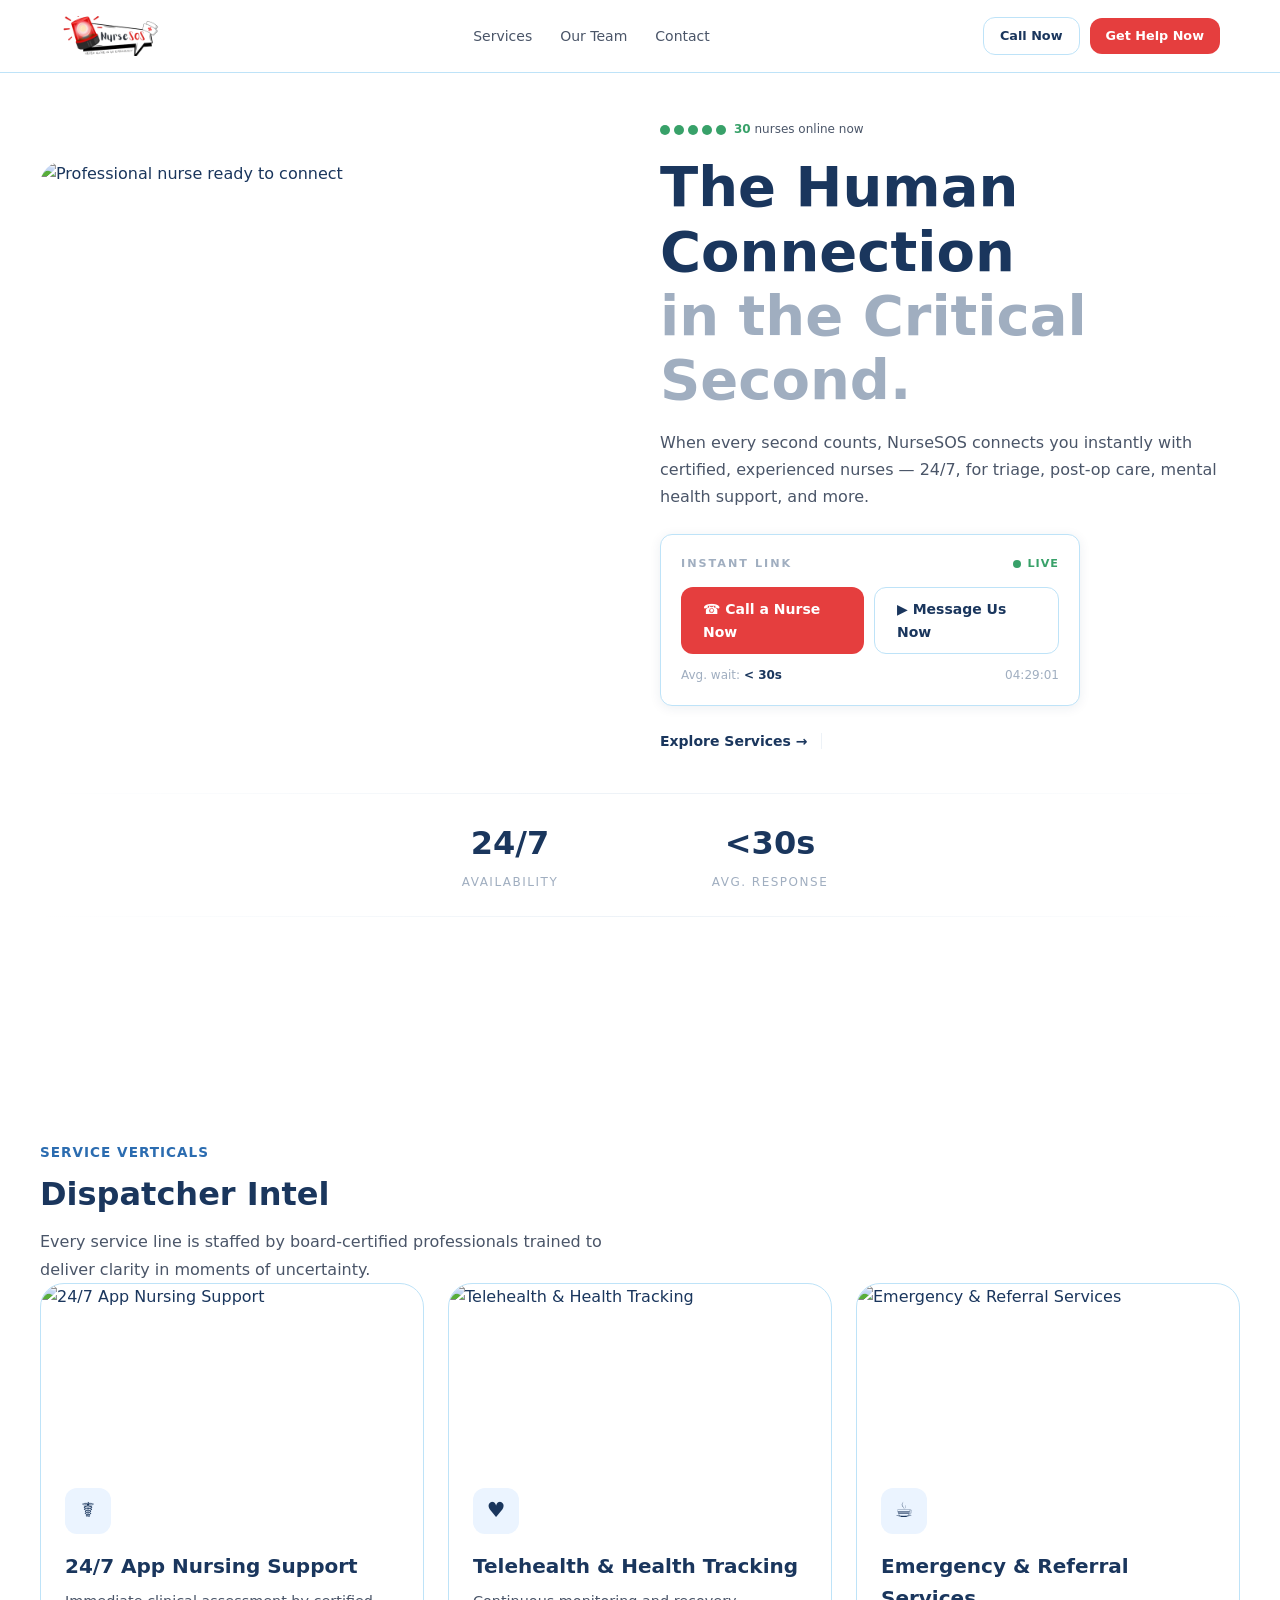
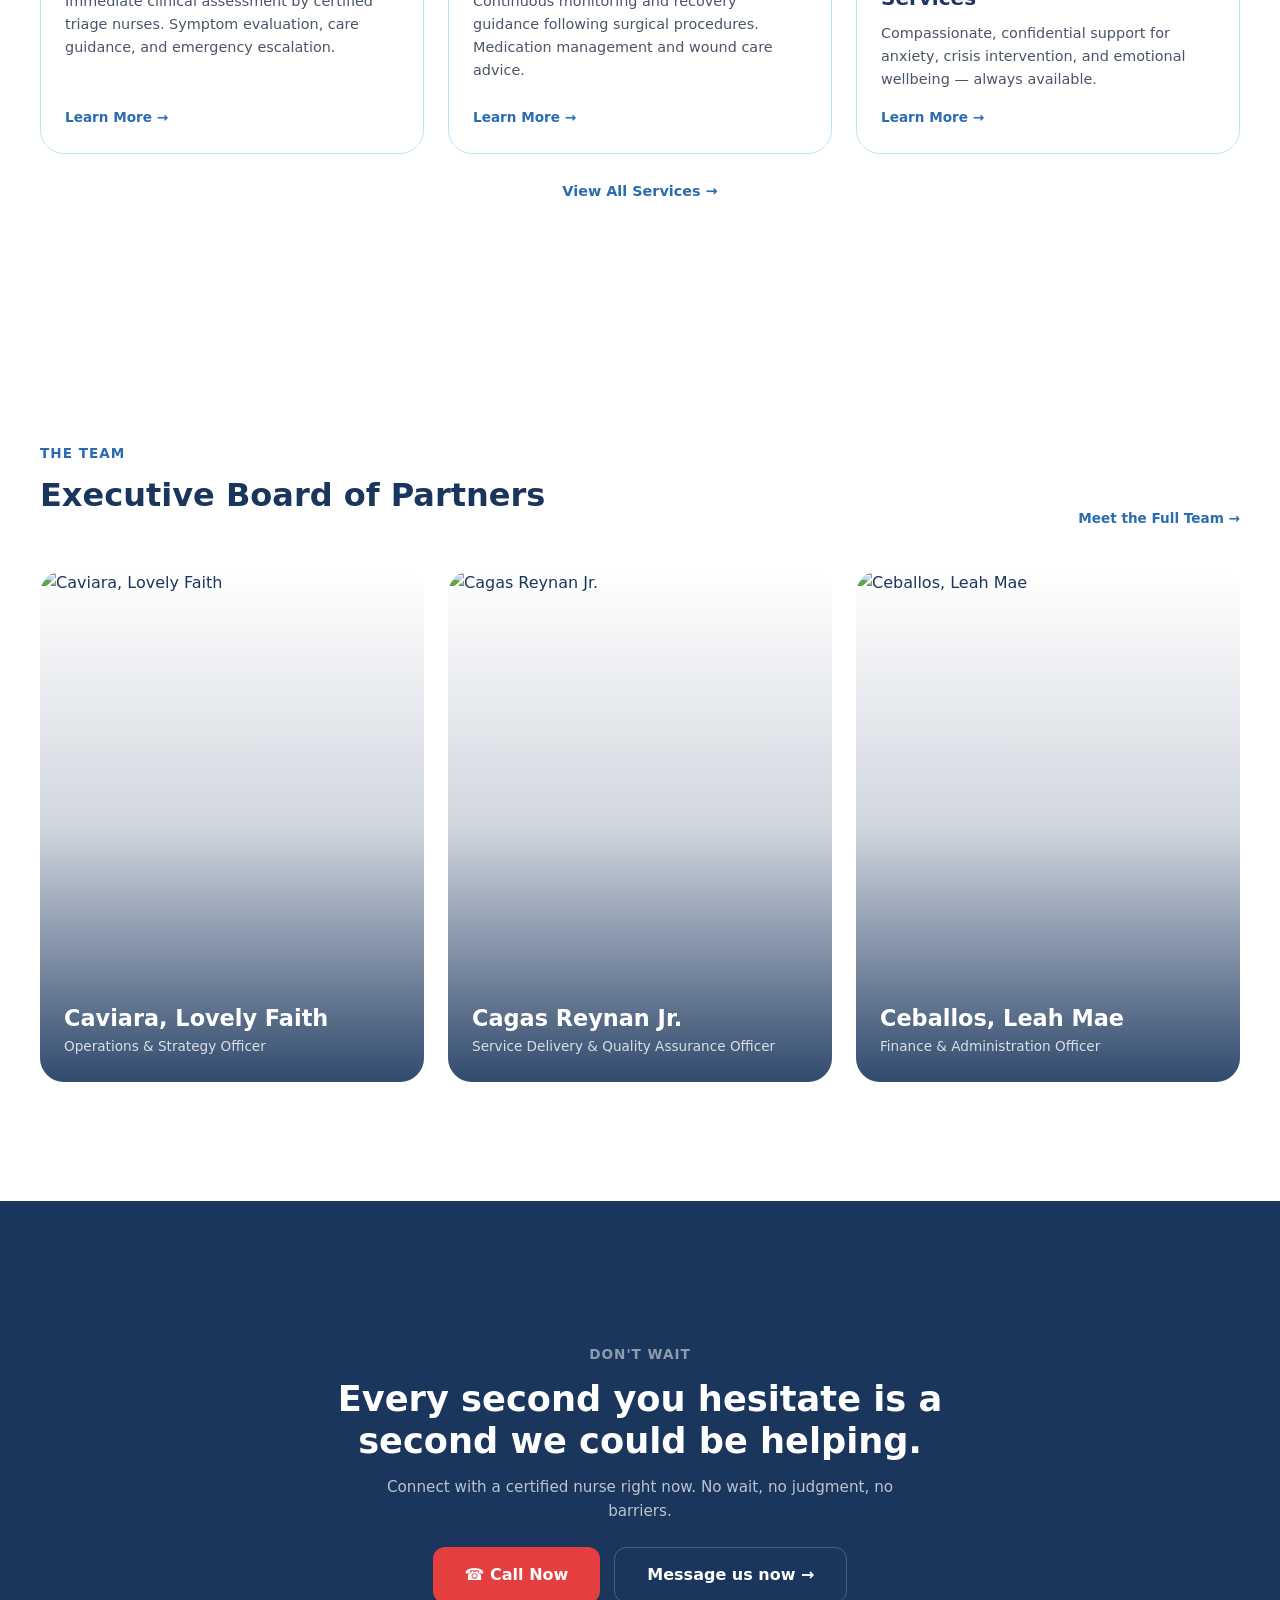
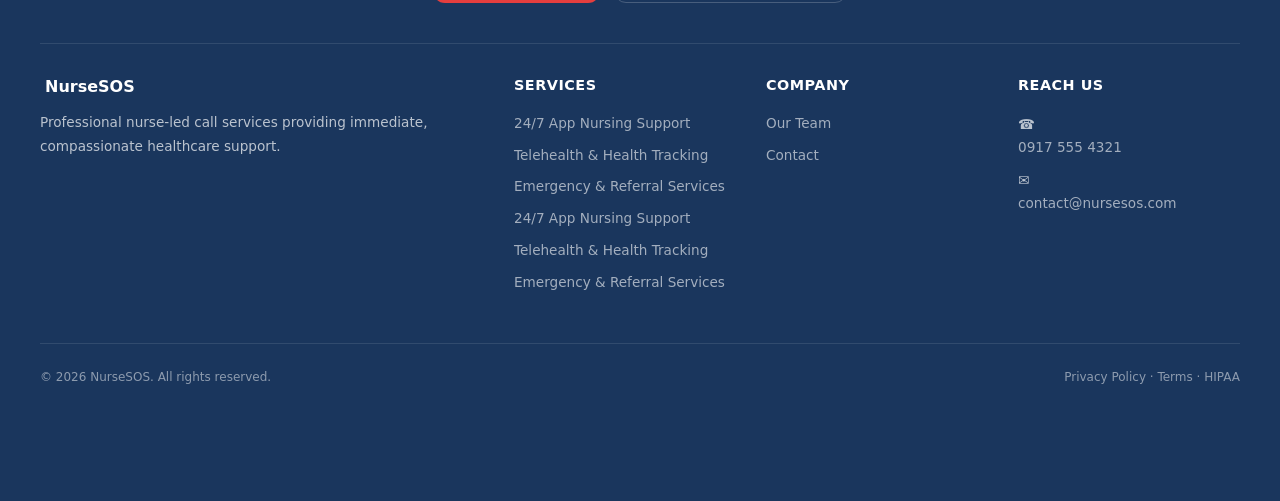
==== index.html @ 3e44670d "first commit" ====
<!DOCTYPE html>
<html lang="en">
<head>
  <meta charset="UTF-8" />
  <meta name="viewport" content="width=device-width, initial-scale=1.0" />
  <title>NurseSOS — The Human Connection in the Critical Second</title>
  <link rel="stylesheet" href="style.css" />
</head>
<body>

  <!-- ========== NAVBAR ========== -->
  <nav class="navbar">
    <div class="navbar__inner">
      <a href="#" class="navbar__brand">
        <div class="navbar__logo"><img src="imgs/Logo3.png" alt="NurseSOS Logo"></div>
      </a>
      <div class="navbar__links">
        <a href="#services">Services</a>
        <a href="#team">Our Team</a>
        <a href="#contact">Contact</a>
      </div>
      <div class="navbar__cta">
        <a href="tel:0917 555 4321" class="btn btn--outline btn--sm">Call Now</a>
        <a href="#contact" class="btn btn--danger btn--sm">Get Help Now</a>
      </div>
      <button class="navbar__menu-btn" id="menuBtn" onclick="toggleMenu()">&#9776;</button>
    </div>
  </nav>

  <!-- Mobile menu -->
  <div class="mobile-menu" id="mobileMenu">
    <a href="#services" onclick="toggleMenu()">Services</a>
    <a href="#team" onclick="toggleMenu()">Our Team</a>
    <a href="#contact" onclick="toggleMenu()">Contact</a>
    <a href="tel:0917 555 4321">&#9742; 0917 555 4321</a>
    <a href="#contact" class="btn btn--danger" onclick="toggleMenu()">Get Help Now</a>
  </div>

  <!-- ========== HERO & STATS ========== -->
  <section class="hero">
    <div class="container">
      <div class="hero__grid">

        <!-- Left: Text -->
        <div class="hero__text">
          <!-- Live nurse indicator -->
          <div class="orbs">
            <div class="orbs__dots">
              <div class="orbs__dot"></div>
              <div class="orbs__dot"></div>
              <div class="orbs__dot"></div>
              <div class="orbs__dot"></div>
              <div class="orbs__dot"></div>
            </div>
            <span class="orbs__count"><strong id="nurseCount">28</strong> nurses online now</span>
          </div>

          <h1 class="heading heading--lg">
            The Human Connection<br />
            <span style="color: var(--gray-mid);">in the Critical Second.</span>
          </h1>
          <p class="subtitle" style="margin-top: 16px;">
            When every second counts, NurseSOS connects you instantly with certified,
            experienced nurses — 24/7, for triage, post-op care, mental health support, and more.
          </p>

          <!-- Instant Link Module -->
          <div class="instant-card">
            <div class="instant-card__header">
              <span style="font-size: 0.7rem; font-weight: 600; letter-spacing: 2px; color: var(--gray-mid);">
                INSTANT LINK
              </span>
              <span class="instant-card__live">
                <span class="instant-card__live-dot"></span> LIVE
              </span>
            </div>
            <div class="instant-card__buttons">
              <a href="tel:0917 555 4321" class="btn btn--danger">&#9742; Call a Nurse Now</a>
              <a href="nursesos-prototype/index.html" class="btn btn--outline">&#9654; Message Us Now</a>
            </div>
            <div class="instant-card__footer">
              <span>Avg. wait: <span class="wait">&lt; 30s</span></span>
              <span id="liveClock">--:--:--</span>
            </div>
          </div>

          <!-- Bottom row -->
          <div class="hero__bottom">
            <a href="#services" class="arrow">Explore Services &#8594;</a>
            <span class="divider"></span>
          </div>
        </div>

        <!-- Right: Image -->
        <div class="hero__image-wrap">
          <div class="hero__image">
            <img
              src="https://media.base44.com/images/public/6a32857bc10e59598d8ba3c6/fc57d8dc8_generated_089413a1.png"
              alt="Professional nurse ready to connect"
            />
          </div>
        </div>

      </div>

      <!-- Integrated Stats (Sits nicely at the bottom of the first section) -->
      <div class="hero__stats" style="margin-top: 40px;">
        <div class="vigilance-line"></div>
        <div class="stats__grid stats__grid--centered">
          <div>
            <div class="stats__value">24/7</div>
            <div class="stats__label">Availability</div>
          </div>
          <div>
            <div class="stats__value">&lt;30s</div>
            <div class="stats__label">Avg. Response</div>
          </div>
        </div>
        <div class="vigilance-line"></div>
      </div>

    </div>
  </section>

  <!-- ========== SERVICES BAR ========== -->
  <section id="services" class="section">
    <div class="container">
      <div class="services__header">
        <div class="label">Service Verticals</div>
        <h2 class="heading">Dispatcher Intel</h2>
        <p class="subtitle">
          Every service line is staffed by board-certified professionals
          trained to deliver clarity in moments of uncertainty.
        </p>
      </div>

      <!-- Service cards injected by JS -->
      <div id="servicesContainer"></div>

      <div class="services__more">
        <a href="javascript:void(0);" id="viewAllBtn" class="services__card-link" style="font-size: 0.9rem;">
          View All Services &#8594;
        </a>
      </div>
    </div>
  </section>

  <!-- ========== TEAM ========== -->
  <section class="section" id="team">
    <div class="container">
      <div class="team__header">
        <div>
          <div class="label">The Team</div>
          <h2 class="heading">Executive Board of Partners</h2>
        </div>
        <a href="team.html" class="services__card-link">Meet the Full Team &#8594;</a>
      </div>

      <!-- Team cards injected by JS -->
      <div class="team__grid" id="teamContainer"></div>
    </div>
  </section>

  <!-- ========== CONTACT & UNIFIED FOOTER ========== -->
  <section class="section section--dark unified-footer-pane" id="contact">
    <div class="container unified-footer-container">
      
      <div class="cta__card">
        <div class="label" style="color: rgba(255,255,255,0.5);">Don't Wait</div>
        <h2 class="cta__heading">
          Every second you hesitate is a second we could be helping.
        </h2>
        <p class="cta__sub">
          Connect with a certified nurse right now. No wait, no judgment, no barriers.
        </p>
        <div class="cta__buttons">
          <a href="tel:0917 555 4321" class="btn btn--danger btn--lg">
            &#9742; Call Now
          </a>
          <a href="nursesos-prototype/index.html" class="btn btn--outline btn--lg"
             style="border-color: rgba(255,255,255,0.2); color: white;">
            Message us now &#8594;
          </a>
        </div>
      </div>

      <footer class="footer" id="about">
        <div class="footer__grid">
          <div>
            <div class="footer__brand">
              <strong style="color: white; margin-left: 5px;">NurseSOS</strong>
            </div>
            <p> Professional nurse-led call services providing immediate, compassionate healthcare support.</p>
          </div>
          <div>
            <h4>Services</h4>
            <a href="#services">24/7 App Nursing Support</a>
            <a href="#services">Telehealth & Health Tracking</a>
            <a href="#services">Emergency & Referral Services</a>
            <a href="#services">24/7 App Nursing Support</a>
            <a href="#services">Telehealth & Health Tracking</a>
            <a href="#services">Emergency & Referral Services</a>
          </div>
          <div>
            <h4>Company</h4>
            <a href="#team">Our Team</a>
            <a href="#contact">Contact</a>
          </div>
          <div>
            <h4>Reach Us</h4>
            <p>&#9742; <a href="tel:0917 555 4321">0917 555 4321</a></p>
            <p>&#9993; <a href="mailto:contact@nursesos.com">contact@nursesos.com</a></p>
          </div>
        </div>
        <div class="footer__bottom">
          <span>&copy; 2026 NurseSOS. All rights reserved.</span>
          <span>Privacy Policy &middot; Terms &middot; HIPAA</span>
        </div>
      </footer>

    </div>
  </section>

  <!-- ============================================================
       JAVASCRIPT — Live clock, dynamic content, mobile menu
       ============================================================ -->
  <script>
    /* ===== 1. LIVE CLOCK ===== */
    function updateClock() {
      const now = new Date();
      document.getElementById('liveClock').textContent =
        now.toLocaleTimeString('en-US', { hour12: false });
    }
    updateClock();
    setInterval(updateClock, 1000);

    /* ===== 2. RANDOM NURSE COUNT (24–32) ===== */
    document.getElementById('nurseCount').textContent =
      Math.floor(Math.random() * 9) + 24;

    /* ===== 3. MOBILE MENU TOGGLE ===== */
    function toggleMenu() {
      document.getElementById('mobileMenu').classList.toggle('open');
    }

    /* ===== 4. RENDER SERVICE CARDS (WITH MINIMIZE TOGGLE) ===== */
    var allServices = [
      {
        icon: '&#9764;',
        title: '24/7 App Nursing Support',
        desc: 'Immediate clinical assessment by certified triage nurses. Symptom evaluation, care guidance, and emergency escalation.',
        image: 'https://media.base44.com/images/public/6a32857bc10e59598d8ba3c6/6f1663a35_generated_85a681f2.png'
      },
      {
        icon: '&#9829;',
        title: 'Telehealth & Health Tracking',
        desc: 'Continuous monitoring and recovery guidance following surgical procedures. Medication management and wound care advice.',
        image: 'https://media.base44.com/images/public/6a32857bc10e59598d8ba3c6/b0ea62ebc_generated_2979e0ef.png'
      },
      {
        icon: '&#9749;',
        title: 'Emergency & Referral Services',
        desc: 'Compassionate, confidential support for anxiety, crisis intervention, and emotional wellbeing — always available.',
        image: 'https://media.base44.com/images/public/6a32857bc10e59598d8ba3c6/fe41efb9f_generated_b76cb47f.png'
      },
      {
        icon: '&#128214;',
        title: 'Health & Wellness Education',
        desc: 'Reliable medical advice, health tips, and lifestyle guidance to help you make informed decisions about your well-being.',
        image: 'https://images.unsplash.com/photo-1505371753713-a8a29f620495?auto=format&fit=crop&w=500&q=80'
      },
      {
        icon: '&#9200;',
        title: 'Meds & Follow-up Reminders',
        desc: 'Automated alerts that remind you to take your medication on time and keep track of your recovery after being sick.',
        image: 'https://images.unsplash.com/photo-1584308666744-24d5c474f2ae?auto=format&fit=crop&w=500&q=80'
      },
      {
        icon: '&#127969;',
        title: 'Community Health Programs',
        desc: 'Local outreach events, safety training, and public wellness campaigns designed to promote better health for everyone.',
        image: 'https://images.unsplash.com/photo-1576765608535-5f04d1e3f289?auto=format&fit=crop&w=500&q=80'
      }
    ];

    function renderServices(showAll) {
      var servicesHTML = '';
      var limit = showAll ? allServices.length : 3;
      
      for (var i = 0; i < limit; i++) {
        var s = allServices[i];
        servicesHTML +=
          '<div class="services__card">' +
            '<div class="services__card-img">' +
              '<img src="' + s.image + '" alt="' + s.title + '" />' +
            '</div>' +
            '<div class="services__card-body">' +
              '<div class="services__card-icon">' + s.icon + '</div>' +
              '<div class="services__card-title">' + s.title + '</div>' +
              '<div class="services__card-desc">' + s.desc + '</div>' +
              '<a href="#services" class="services__card-link">Learn More &#8594;</a>' +
            '</div>' +
          '</div>';
      }
      
      document.getElementById('servicesContainer').innerHTML = servicesHTML;
    }

    // Initial Run
    renderServices(false);

    // Seamless toggle click actions
    document.getElementById('viewAllBtn').addEventListener('click', function() {
      var container = document.getElementById('servicesContainer');
      
      if (!container.classList.contains('expanded')) {
        container.classList.add('expanded');
        renderServices(true);
        this.innerHTML = 'Show Less &#8592;';
      } else {
        container.classList.remove('expanded');
        renderServices(false);
        this.innerHTML = 'View All Services &#8594;';
      }
    });

    /* ===== 5. RENDER TEAM CARDS ===== */
    var team = [
      { name: 'Caviara, Lovely Faith', role: 'Operations & Strategy Officer',
        img: 'https://media.base44.com/images/public/6a32857bc10e59598d8ba3c6/866dfc911_generated_0e540c6d.png' },
      { name: 'Cagas Reynan Jr.', role: 'Service Delivery & Quality Assurance Officer',
        img: 'https://media.base44.com/images/public/6a32857bc10e59598d8ba3c6/ef6f02855_generated_a2d9a488.png' },
      { name: 'Ceballos, Leah Mae', role: 'Finance & Administration Officer',
        img: 'https://media.base44.com/images/public/6a32857bc10e59598d8ba3c6/18724d9e3_generated_fbdb53f3.png' }
    ];

    var teamHTML = '';
    for (var j = 0; j < team.length; j++) {
      var p = team[j];
      teamHTML +=
        '<div class="team__card">' +
          '<div class="team__card-img">' +
            '<img src="' + p.img + '" alt="' + p.name + '" />' +
            '<div class="team__card-overlay"></div>' +
            '<div class="team__card-info">' +
              '<div class="team__card-name">' + p.name + '</div>' +
              '<div class="team__card-role">' + p.role + '</div>' +
            '</div>' +
          '</div>' +
        '</div>';
    }
    document.getElementById('teamContainer').innerHTML = teamHTML;

    /* ===== 6. RENDER TESTIMONIALS ===== */
    var testimonials = [
      {
        text: 'At 2 AM when my daughter had a high fever, NurseSOS connected me with a nurse in under 20 seconds. She was calm, thorough, and gave us the exact guidance we needed.',
        name: 'Jennifer M.', location: 'Austin, TX'
      },
      {
        text: 'After my surgery, the post-op support line was invaluable. Instead of rushing to the ER for every concern, I had a nurse who knew my case.',
        name: 'Robert K.', location: 'Chicago, IL'
      },
      {
        text: 'The mental health support line helped me through one of the darkest periods of my life. Having a compassionate professional at any hour made all the difference.',
        name: 'Amara S.', location: 'Seattle, WA'
      }
    ];

    var testimonialHTML = '';
    for (var k = 0; k < testimonials.length; k++) {
      var t = testimonials[k];
      testimonialHTML +=
        '<div class="testimonial__card">' +
          '<div class="testimonial__quote">&ldquo;</div>' +
          '<div class="testimonial__text">' + t.text + '</div>' +
          '<div class="testimonial__author">' +
            '<div class="testimonial__author-name">' + t.name + '</div>' +
            '<div class="testimonial__author-loc">' + t.location + '</div>' +
          '</div>' +
        '</div>';
    }
    document.getElementById('testimonialsContainer').innerHTML = testimonialHTML;
  </script>

</body>
</html>
---- style.css ----
/* ============================================================
   NurseSOS Homepage — Embedded CSS (no frameworks!)
   Medical blue + white. Responsive. Beginner-friendly.
   ============================================================ */

/* ---------- CSS VARIABLES ---------- */
:root {
  --navy:       #1a365d;
  --navy-light: #2a4a7f;
  --blue-mid:   #2b6cb0;
  --blue-light: #ebf4ff;
  --blue-subtle:#bee3f8;
  --white:      #ffffff;
  --off-white:  #f7fafc;
  --gray-light: #edf2f7;
  --gray-mid:   #a0aec0;
  --gray-dark:  #4a5568;
  --red:        #e53e3e;
  --red-dark:   #c53030;
  --green:      #38a169;
  --radius:     12px;
  --radius-lg:  24px;
  --shadow-sm:  0 2px 12px rgba(26,54,93,0.08);
  --shadow-md:  0 8px 30px rgba(26,54,93,0.12);
}

/* ---------- RESET ---------- */
*, *::before, *::after { margin: 0; padding: 0; box-sizing: border-box; }

html { 
  scroll-behavior: smooth; 
  scroll-snap-type: y mandatory;
}

body {
  font-family: 'Segoe UI', system-ui, -apple-system, sans-serif;
  background: var(--white);
  color: var(--navy);
  line-height: 1.6;
  overflow-x: hidden;
}
img { max-width: 100%; display: block; }
a { text-decoration: none; color: inherit; }

/* ---------- NAVBAR ---------- */
.navbar {
  position: fixed; top: 0; left: 0; right: 0; z-index: 100;
  background: rgba(255,255,255,0.85);
  backdrop-filter: blur(20px);
  border-bottom: 1px solid var(--blue-subtle);
}
.navbar__inner {
  max-width: 1200px; margin: 0 auto;
  padding: 0 20px; height: 72px;
  display: flex; align-items: center; justify-content: space-between;
}
.navbar__brand {
  display: flex; align-items: center; gap: 10px;
}
.navbar__logo {
  width: 140px;         /* Matches prototype wrapper width */
  height: 40px;        /* Matches prototype wrapper height */
  position: relative;  /* Allows absolute alignment inside */
  overflow: hidden;    /* Clips the large image just like the prototype */
}

.navbar__logo img {
  height: 100px;       /* Forces the asset size to match the prototype scale */
  width: auto;
  object-fit: contain;
  display: block;
  position: absolute;
  top: -35px;          /* Shifts it up identically to hide the extra whitespace */
  left: 0;
  mix-blend-mode: multiply; 
  z-index: 5;          
}
.navbar__title { font-size: 1.15rem; font-weight: 700; }
.navbar__title span { color: var(--red); }
.navbar__links { display: flex; gap: 28px; }
.navbar__links a { font-size: 0.875rem; font-weight: 500; color: var(--gray-dark); transition: color 0.2s; }
.navbar__links a:hover { color: var(--navy); }
.navbar__cta {
  display: flex; align-items: center; gap: 10px;
}
.navbar__menu-btn {
  display: none; background: none; border: none;
  font-size: 1.5rem; cursor: pointer; color: var(--navy);
}

/* ---------- BUTTONS ---------- */
.btn {
  display: inline-flex; align-items: center; gap: 6px;
  padding: 10px 22px; border-radius: var(--radius);
  font-size: 0.875rem; font-weight: 600;
  border: none; cursor: pointer;
  transition: background 0.2s, transform 0.1s;
  font-family: inherit;
}
.btn:active { transform: scale(0.97); }
.btn--primary { background: var(--navy); color: var(--white); }
.btn--primary:hover { background: var(--navy-light); }
.btn--danger { background: var(--red); color: var(--white); }
.btn--danger:hover { background: var(--red-dark); }
.btn--outline {
  background: transparent; border: 1px solid var(--blue-subtle);
  color: var(--navy);
}
.btn--outline:hover { background: var(--blue-light); }
.btn--lg { padding: 14px 32px; font-size: 1rem; }
.btn--sm { padding: 8px 16px; font-size: 0.8rem; }

/* ---------- SECTIONS ---------- */
.section { 
  padding: 100px 20px 80px 20px; 
  min-height: 100vh;
  scroll-snap-align: start;
  scroll-snap-stop: always;
  display: flex;
  align-items: center;
}
.section--alt { background: #f0f5fa; }
.section--dark { background: var(--navy); color: var(--white); }
.container { max-width: 1200px; margin: 0 auto; width: 100%; }

/* Section labels */
.label {
  font-size: 0.85rem;       
  font-weight: 700;         
  letter-spacing: 1px;      
  text-transform: uppercase; 
  color: var(--blue-mid);   
  margin-bottom: 12px;      
  display: inline-block;    
}
.heading { font-size: 2rem; font-weight: 800; line-height: 1.15; margin-bottom: 16px; }
.heading--lg { font-size: clamp(2.2rem, 5vw, 3.5rem); }
.subtitle { font-size: 1rem; color: var(--gray-dark); max-width: 600px; line-height: 1.7; }

/* ---------- HERO ---------- */
.hero { 
  min-height: 100vh; 
  display: flex; 
  align-items: center; 
  padding: 120px 20px 60px 20px; 
  scroll-snap-align: start;
  scroll-snap-stop: always;
} 
.hero__grid {
  display: grid; grid-template-columns: 1fr 1fr;
  gap: 40px; align-items: center;
}
.hero__text { order: 2; }
.hero__image-wrap { order: 1; position: relative; }
.hero__image {
  border-radius: var(--radius-lg); overflow: hidden;
  aspect-ratio: 3/4; max-height: 550px;
}
.hero__image img { width: 100%; height: 100%; object-fit: cover; }

.hero__float-card {
  position: absolute; bottom: -16px; left: -16px;
  background: var(--white); border-radius: var(--radius);
  box-shadow: var(--shadow-md); padding: 14px 18px;
  border: 1px solid var(--blue-subtle);
  z-index: 10;
}
.hero__float-card .label { margin-bottom: 2px; }
.hero__float-card .count { font-size: 1.8rem; font-weight: 800; color: var(--navy); }
.hero__float-card .since { font-size: 0.75rem; color: var(--gray-mid); margin-top: 2px; }

/* Vitality orbs */
.orbs { display: flex; align-items: center; gap: 8px; margin-bottom: 16px; }
.orbs__dots { display: flex; gap: 4px; }
.orbs__dot {
  width: 10px; height: 10px; border-radius: 50%;
  background: var(--green);
  animation: orbPulse 2s infinite;
}
.orbs__dot:nth-child(2) { animation-delay: 0.4s; }
.orbs__dot:nth-child(3) { animation-delay: 0.8s; }
.orbs__dot:nth-child(4) { animation-delay: 1.2s; }
.orbs__dot:nth-child(5) { animation-delay: 1.6s; }
.orbs__count { font-size: 0.75rem; color: var(--gray-dark); }
.orbs__count strong { color: var(--green); }

@keyframes orbPulse {
  0%,100% { opacity: 0.5; transform: scale(1); }
  50% { opacity: 1; transform: scale(1.2); }
}

/* Instant link card */
.instant-card {
  background: var(--white); border: 1px solid var(--blue-subtle);
  border-radius: var(--radius); padding: 20px;
  margin-top: 24px; box-shadow: var(--shadow-sm);
  max-width: 420px;
}
.instant-card__header {
  display: flex; justify-content: space-between; align-items: center;
  margin-bottom: 14px;
}
.instant-card__live {
  display: flex; align-items: center; gap: 6px;
  color: var(--green); font-size: 0.7rem; font-weight: 700;
  letter-spacing: 1px;
}
.instant-card__live-dot {
  width: 8px; height: 8px; border-radius: 50%;
  background: var(--green);
  animation: orbPulse 1.5s infinite;
}
.instant-card__buttons { display: flex; gap: 10px; }
.instant-card__buttons .btn { flex: 1; justify-content: center; }
.instant-card__footer {
  display: flex; justify-content: space-between; align-items: center;
  margin-top: 12px; font-size: 0.75rem; color: var(--gray-mid);
}
.instant-card__footer .wait { color: var(--navy); font-weight: 600; }

/* Hero bottom row */
.hero__bottom {
  display: flex; align-items: center; gap: 14px; margin-top: 24px;
  font-size: 0.875rem;
}
.hero__bottom .arrow { font-weight: 600; transition: color 0.2s; cursor: pointer;}
.hero__bottom .arrow:hover { color: var(--red); }
.hero__bottom .divider { width: 1px; height: 16px; background: var(--gray-light); }
.hero__bottom .badge { font-size: 0.7rem; color: var(--gray-mid); }

/* ---------- STATS BAR ---------- */
.stats__grid { 
  display: grid; 
  grid-template-columns: repeat(4, 1fr); 
  text-align: center; 
  gap: 20px;
}
/* New utility class to isolate and center exactly 2 data metrics */
.stats__grid--centered {
  grid-template-columns: repeat(2, 1fr);
  max-width: 500px;
  margin: 0 auto;
}
.stats__value { 
  font-size: 2rem; 
  font-weight: 800; 
  color: var(--navy);
}
.stats__label {
  margin-top: 4px; 
  font-size: 0.75rem; 
  color: var(--gray-mid);
  letter-spacing: 1.5px; 
  text-transform: uppercase;
}
.vigilance-line {
  height: 1px; 
  margin: 24px 0; 
  background: linear-gradient(to right, transparent, var(--gray-light), transparent);
}

/* ---------- SERVICES SECTION CORE ---------- */
#services.section {
  padding: 100px 20px 60px 20px;       
}
#servicesContainer {
  display: grid;
  grid-template-columns: repeat(3, 1fr); 
  gap: 24px;                             
  margin-bottom: 24px;
}

/* 3-Card Default Block Styles */
.services__card {
  display: flex; 
  background: var(--white); 
  border: 1px solid var(--blue-subtle);
  border-radius: var(--radius-lg); 
  overflow: hidden; 
  transition: transform 0.3s, box-shadow 0.3s;
  flex-direction: column;    
}
.services__card:hover { 
  box-shadow: var(--shadow-md);
  transform: translateY(-2px);
}
.services__card-img {
  width: 100%;
  height: 180px;             
  overflow: hidden; 
}
.services__card-img img {
  width: 100%; height: 100%; object-fit: cover;
  transition: transform 0.5s;
}
.services__card:hover .services__card-img img { transform: scale(1.05); }

.services__card-body {
  flex: 1; 
  padding: 24px;        
  display: flex; 
  flex-direction: column; 
}
.services__card-icon {
  width: 46px; height: 46px; border-radius: 12px;
  background: var(--blue-light); display: flex; align-items: center; justify-content: center;
  font-size: 1.3rem; margin-bottom: 16px;
}
.services__card-title { font-size: 1.25rem; font-weight: 700; margin-bottom: 8px; color: var(--navy); }
.services__card-desc { font-size: 0.9rem; color: var(--gray-dark); line-height: 1.6; margin-bottom: 16px; }
.services__card-link {
  display: inline-flex; align-items: center; gap: 6px;
  margin-top: auto; font-size: 0.85rem; font-weight: 600;
  color: var(--blue-mid); transition: color 0.2s;
}
.services__card-link:hover { color: var(--red); }
.services__more {
  text-align: center;
  margin-top: 20px;
}

/* ---------- 6-CARD GRID EXPANDED STATE ---------- */
#servicesContainer.expanded {
  grid-template-columns: repeat(2, 1fr);
  gap: 20px;       
}
#servicesContainer.expanded .services__card {
  flex-direction: row; 
}
#servicesContainer.expanded .services__card-img {
  width: 35%;
  height: 100%;
  min-height: 200px;
}
#servicesContainer.expanded .services__card-body {
  padding: 20px;
}
#servicesContainer.expanded .services__card-icon {
  display: none;
}

/* ---------- TEAM PREVIEW ---------- */
.team__header {
  display: flex; justify-content: space-between; align-items: flex-end;
  margin-bottom: 40px; flex-wrap: wrap; gap: 16px;
}
.team__grid { display: grid; grid-template-columns: repeat(3,1fr); gap: 24px; }
.team__card { position: relative; }
.team__card-img {
  border-radius: var(--radius-lg); overflow: hidden;
  aspect-ratio: 3/4; position: relative;
}
.team__card-img img {
  width: 100%; height: 100%; object-fit: cover;
  transition: transform 0.5s;
}
.team__card:hover .team__card-img img { transform: scale(1.05); }
.team__card-overlay {
  position: absolute; inset: 0;
  background: linear-gradient(to top, rgba(26,54,93,0.9), rgba(26,54,93,0.2), transparent);
}
.team__card-info { position: absolute; bottom: 0; left: 0; right: 0; padding: 24px; z-index: 2; }
.team__card-name { font-size: 1.4rem; font-weight: 800; color: var(--white); line-height: 1.2; }
.team__card-role { font-size: 0.85rem; color: rgba(255,255,255,0.8); margin-top: 4px; }
.team__card-exp {
  display: inline-block; margin-top: 10px;
  font-size: 0.7rem; color: rgba(255,255,255,0.8);
  background: rgba(255,255,255,0.15); padding: 4px 10px; border-radius: 4px;
}

/* ---------- TESTIMONIALS ---------- */
.testimonials__header { text-align: center; margin-bottom: 40px; }
.testimonials__grid { display: grid; grid-template-columns: repeat(3,1fr); gap: 24px; }
.testimonial__card {
  background: var(--white); border: 1px solid var(--blue-subtle);
  border-radius: var(--radius-lg); padding: 28px;
  display: flex; flex-direction: column;
}
.testimonial__quote {
  font-size: 2.5rem; color: rgba(229,62,62,0.25); line-height: 1; margin-bottom: -10px;
}
.testimonial__text { font-size: 0.95rem; color: var(--gray-dark); line-height: 1.7; flex: 1; }
.testimonial__author { margin-top: 20px; padding-top: 16px; border-top: 1px solid var(--blue-subtle); }
.testimonial__author-name { font-size: 0.9rem; font-weight: 700; color: var(--navy); }
.testimonial__author-loc { font-size: 0.75rem; color: var(--gray-mid); margin-top: 2px; }

/* ---------- CTA SECTION ---------- */
.cta__card {
  background: var(--navy); color: var(--white);
  border-radius: var(--radius-lg); padding: 60px 40px; text-align: center;
}
.cta__heading { font-size: 2rem; font-weight: 800; max-width: 600px; margin: 0 auto 16px; line-height: 1.2; }
.cta__sub { color: rgba(255,255,255,0.7); max-width: 480px; margin: 0 auto 30px; line-height: 1.6; }
.cta__buttons { display: flex; gap: 14px; justify-content: center; flex-wrap: wrap; }

/* ---------- FOOTER ---------- */
.footer { background: var(--navy); color: rgba(255,255,255,0.8); padding: 60px 20px 30px; }
.footer__grid { display: grid; grid-template-columns: 2fr 1fr 1fr 1fr; gap: 40px; }
.footer__brand { display: flex; align-items: center; gap: 8px; margin-bottom: 12px; }
.footer p { font-size: 0.85rem; line-height: 1.7; color: rgba(255,255,255,0.7); }
.footer h4 { color: var(--white); font-size: 0.9rem; margin-bottom: 16px; text-transform: uppercase; letter-spacing: 0.5px;}
.footer a { display: block; font-size: 0.85rem; color: rgba(255,255,255,0.6); margin-bottom: 10px; transition: color 0.2s; }
.footer a:hover { color: var(--white); }
.footer__bottom {
  margin-top: 40px; padding-top: 24px; border-top: 1px solid rgba(255,255,255,0.1);
  display: flex; justify-content: space-between; font-size: 0.75rem; color: rgba(255,255,255,0.5);
  flex-wrap: wrap; gap: 10px;
}

/* ---------- MOBILE NAV ---------- */
.mobile-menu {
  display: none; position: fixed; top: 72px; left: 0; right: 0;
  background: rgba(255,255,255,0.97); backdrop-filter: blur(20px);
  border-bottom: 1px solid var(--blue-subtle); padding: 20px; z-index: 99;
  flex-direction: column; gap: 14px;
}
.mobile-menu.open { display: flex; }
.mobile-menu a { font-size: 1rem; padding: 8px 0; font-weight: 500; }

/* ---------- RESPONSIVE MEDIA QUERIES ---------- */
@media (max-width: 992px) {
  #servicesContainer { grid-template-columns: repeat(2, 1fr); }
  #servicesContainer.expanded { grid-template-columns: 1fr; }
  .team__grid, .testimonials__grid { grid-template-columns: repeat(2, 1fr); }
  .footer__grid { grid-template-columns: 1fr 1fr; }
}

@media (max-width: 768px) {
  .navbar__links, .navbar__cta { display: none; }
  .navbar__menu-btn { display: block; }

  .hero__grid { grid-template-columns: 1fr; gap: 32px; }
  .hero__text { order: 1; }
  .hero__image-wrap { order: 2; }
  .hero__image { aspect-ratio: 4/3; max-height: 350px; }
  .hero__float-card { bottom: -10px; left: 8px; padding: 10px 14px; }
  .hero__float-card .count { font-size: 1.5rem; }

  .heading { font-size: 1.75rem; }
  .heading--lg { font-size: 2.2rem; }

  .stats__grid { grid-template-columns: repeat(2,1fr); gap: 24px; }
  
  #servicesContainer, .team__grid, .testimonials__grid { grid-template-columns: 1fr; }
  #servicesContainer.expanded .services__card { flex-direction: column; }
  #servicesContainer.expanded .services__card-img { width: 100%; height: 180px; }

  .footer__grid { grid-template-columns: 1fr; gap: 32px; }
  .instant-card__buttons { flex-direction: column; }
  .section { padding: 70px 20px; }
}

/* ============================================================
   COMBINED CTA & FOOTER PANEL — 100vh Single Viewport Lock
   ============================================================ */

.unified-footer-pane {
  background: var(--navy) !important;
  color: var(--white) !important;
  min-height: 100vh;
  display: flex;
  align-items: center;
  padding: 60px 20px 30px 20px !important;
}

.unified-footer-container {
  width: 100%;
  max-width: 1200px;
  margin: 0 auto;
  display: flex;
  flex-direction: column;
  justify-content: space-between;
}

.unified-footer-pane .cta__card {
  background: transparent !important;
  padding: 0 !important; 
  margin-bottom: 40px;
  display: flex !important;
  flex-direction: column !important;
  align-items: center !important;     
  justify-content: center !important; 
  text-align: center !important;      
  width: 100% !important;
}

.unified-footer-pane .cta__heading {
  font-size: clamp(1.5rem, 4vw, 2.2rem) !important; 
  max-width: 700px;
  margin: 0 auto 12px auto !important; 
}

.unified-footer-pane .cta__sub {
  font-size: 0.95rem !important;
  margin: 0 auto 24px auto !important;
  max-width: 550px !important;        
  color: rgba(255,255,255,0.7);
}

.unified-footer-pane .cta__buttons {
  display: flex !important;
  justify-content: center !important; 
  gap: 14px !important;
  width: 100%;
}

.unified-footer-pane .footer {
  background: transparent !important;
  padding: 30px 0 0 0 !important; 
  border-top: 1px solid rgba(255,255,255,0.1);
}

.unified-footer-pane .footer__grid {
  gap: 30px !important; 
}

@media (max-width: 768px) {
  .unified-footer-pane {
    height: auto !important;
    min-height: auto;
  }
}
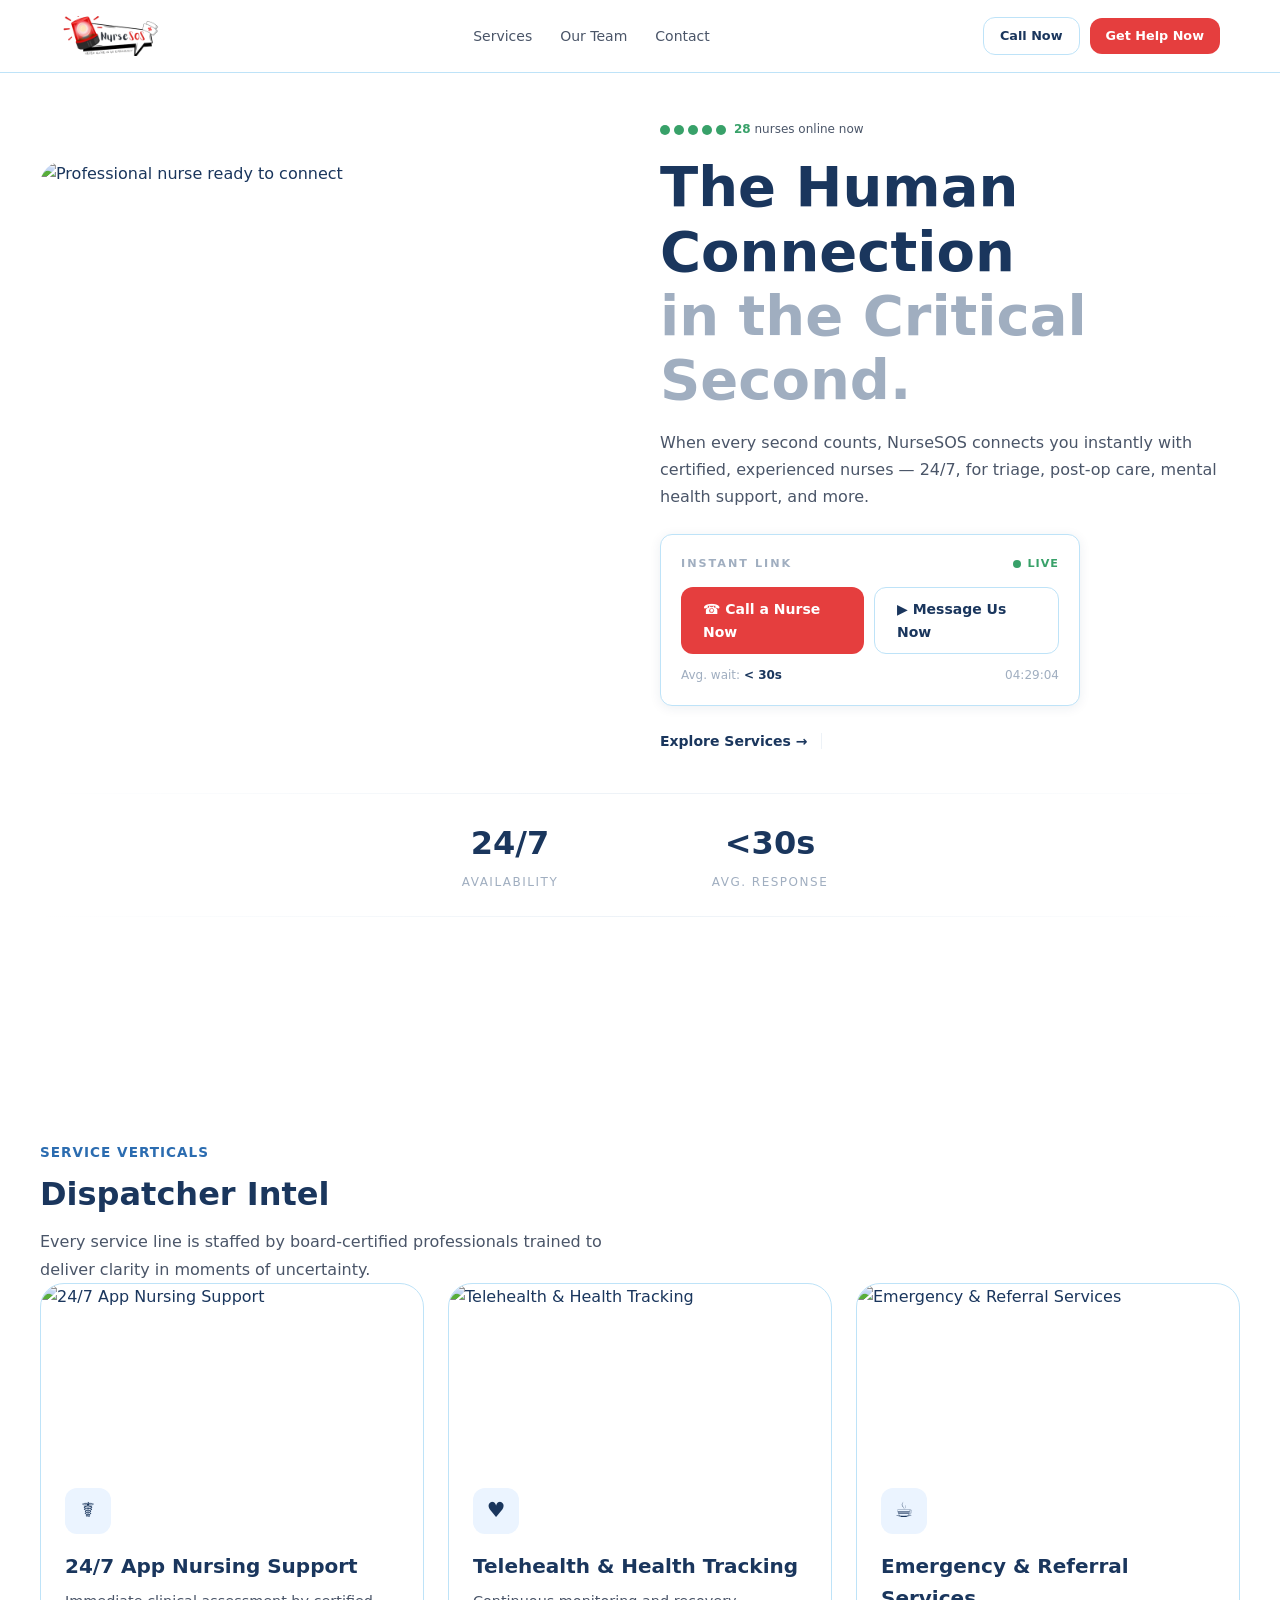
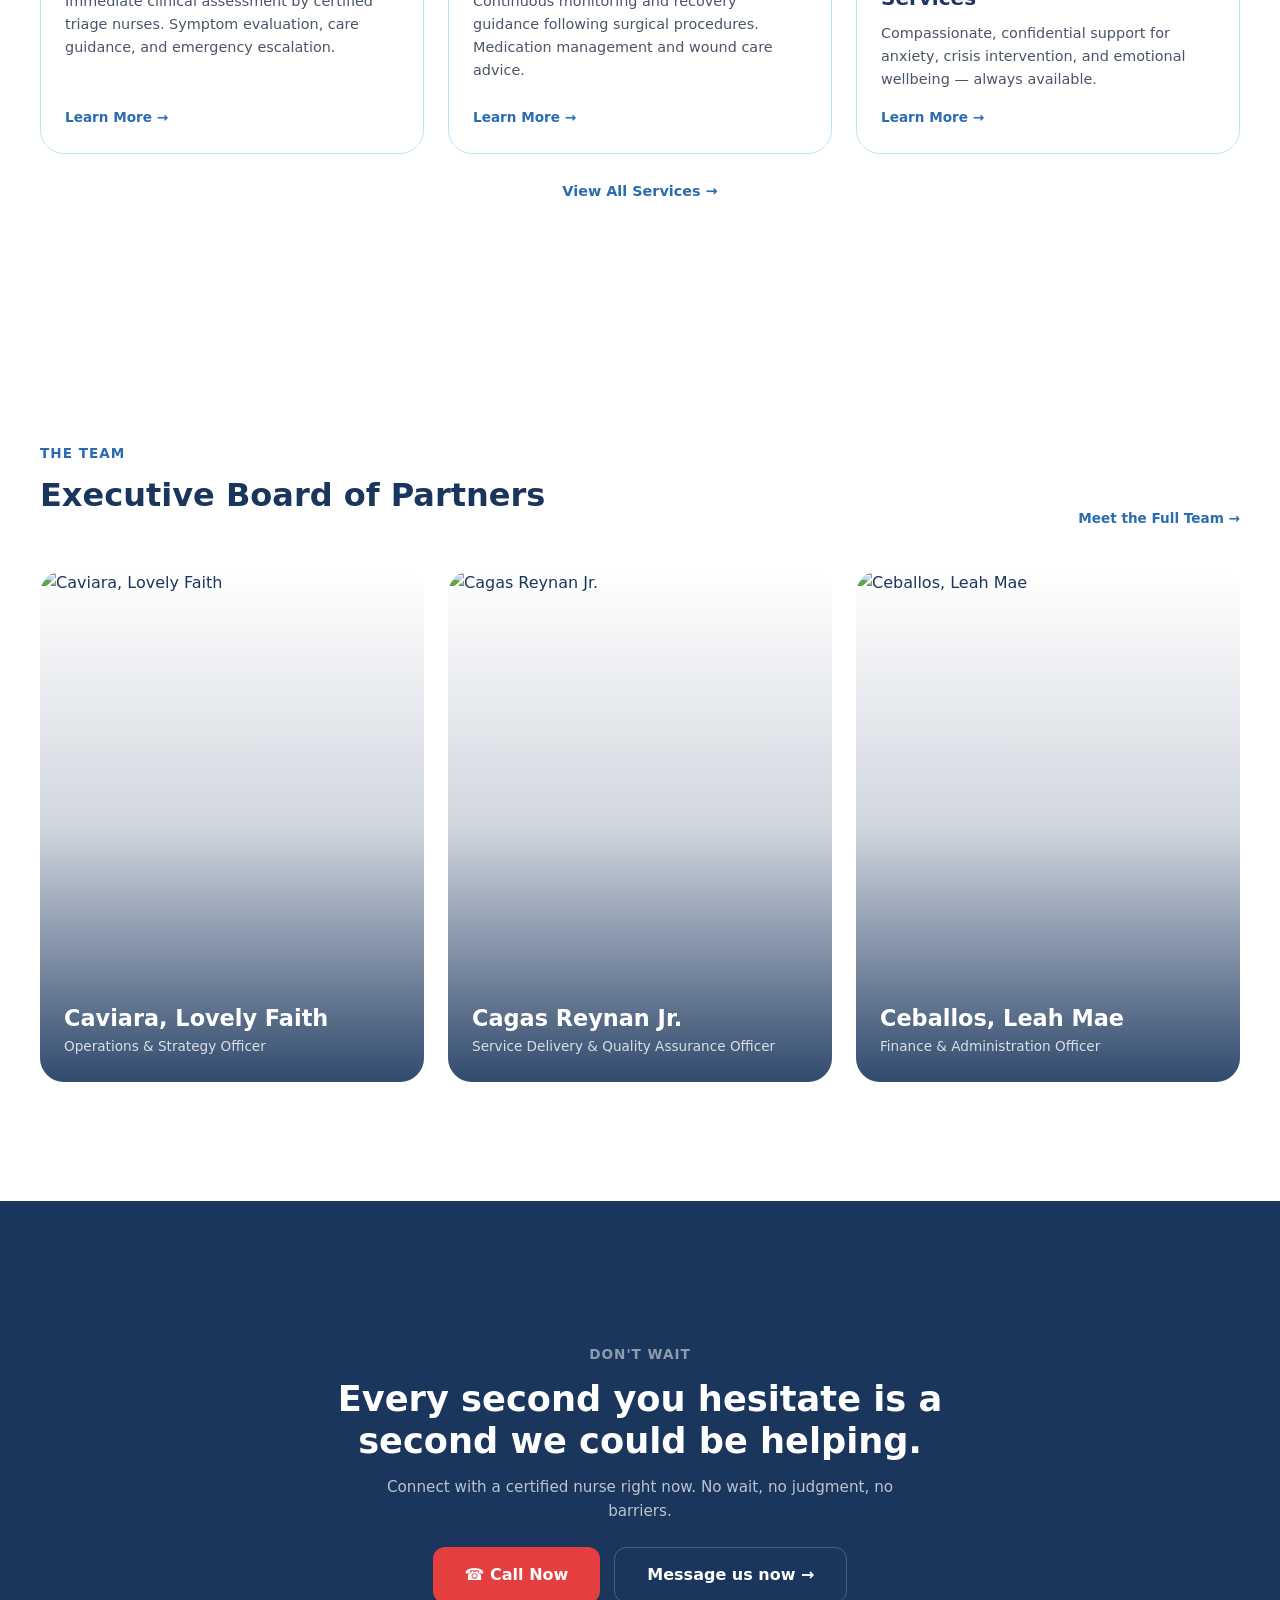
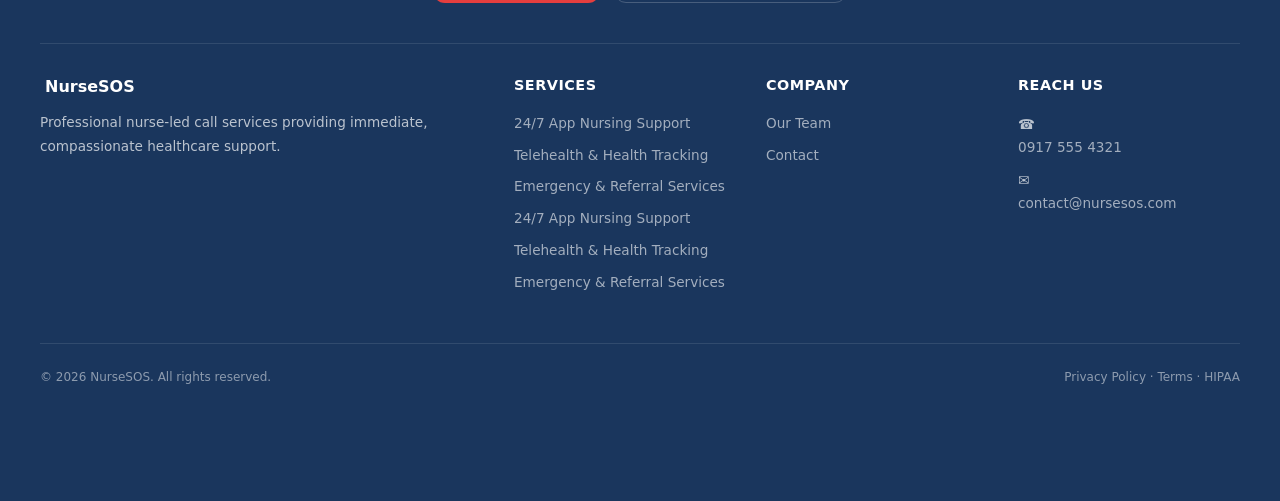
==== commit ad0a4b33: "Update index.html" ====
--- a/index.html
+++ b/index.html
@@ -12,7 +12,7 @@
   <nav class="navbar">
     <div class="navbar__inner">
       <a href="#" class="navbar__brand">
-        <div class="navbar__logo"><img src="imgs/Logo3.png" alt="NurseSOS Logo"></div>
+        <div class="navbar__logo"><img src="../imgs/Logo3.png" alt="NurseSOS Logo"></div>
       </a>
       <div class="navbar__links">
         <a href="#services">Services</a>
@@ -384,4 +384,4 @@
   </script>
 
 </body>
-</html>+</html>
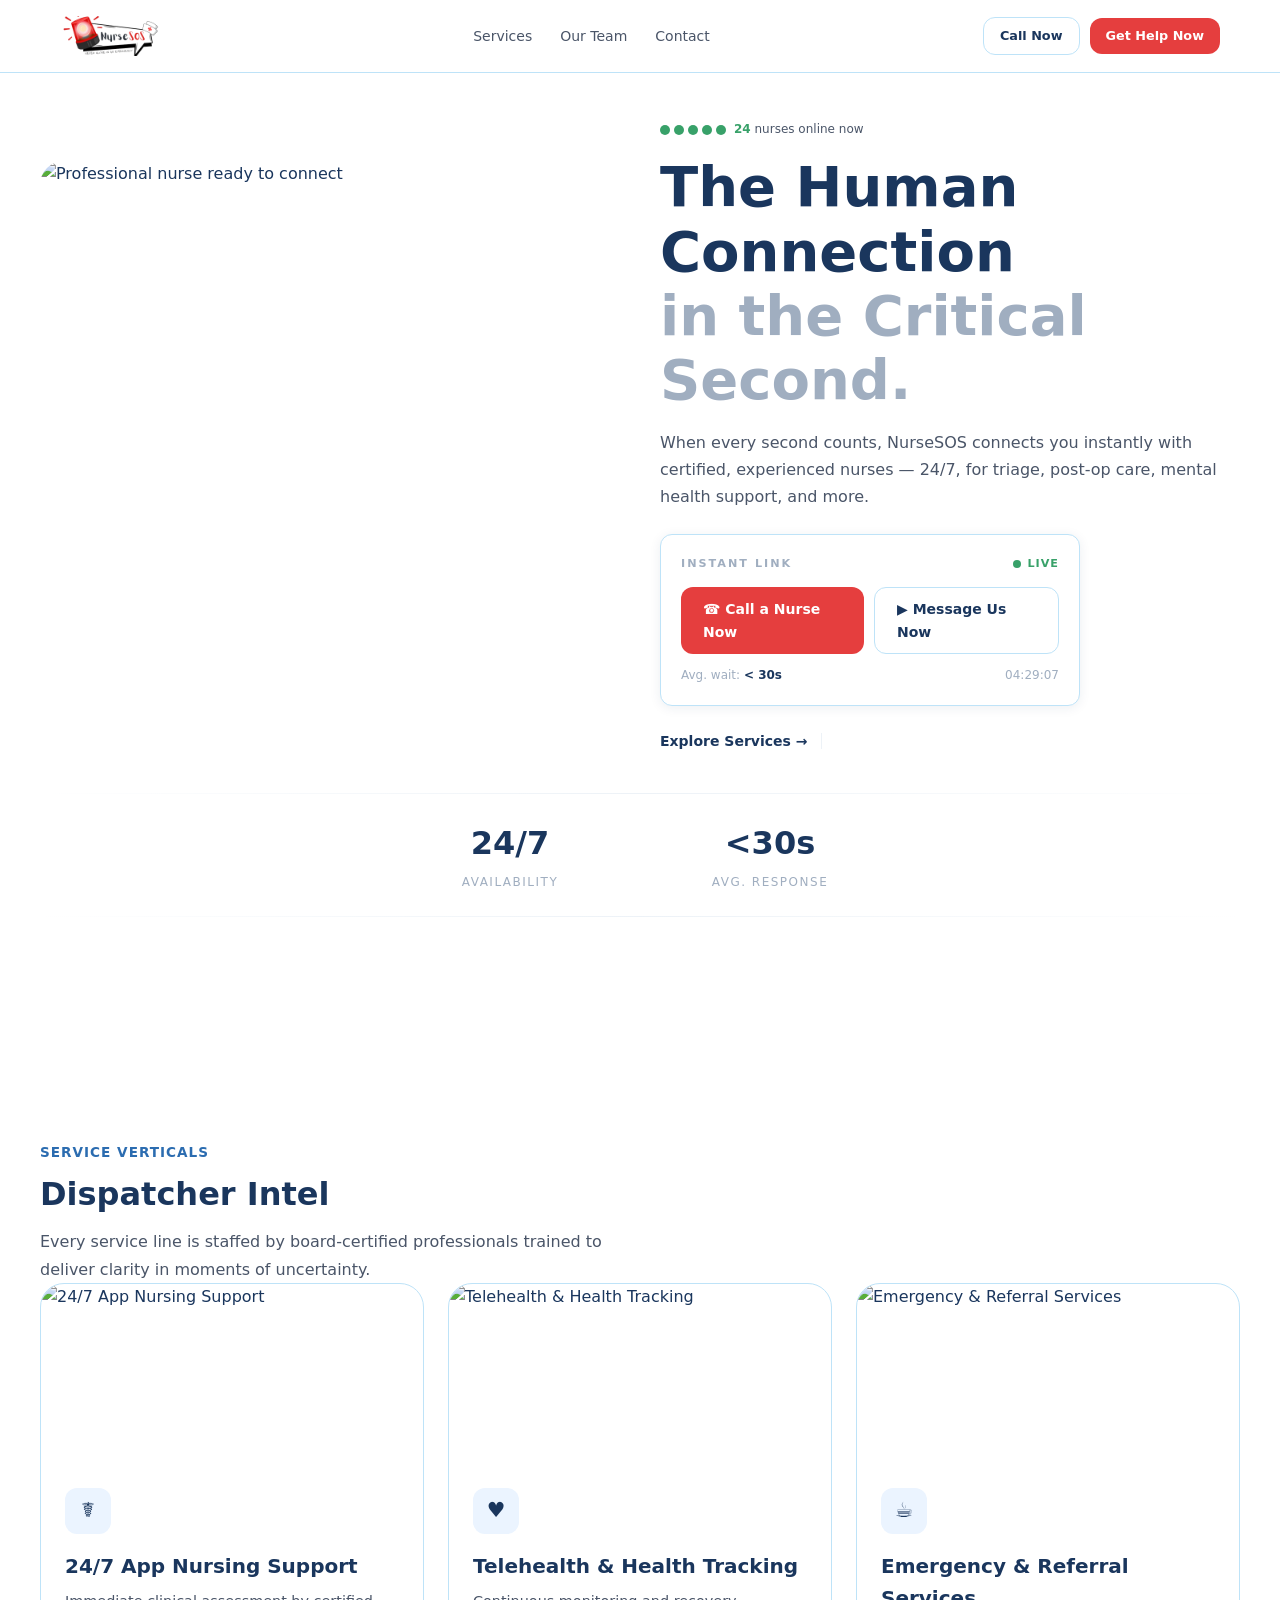
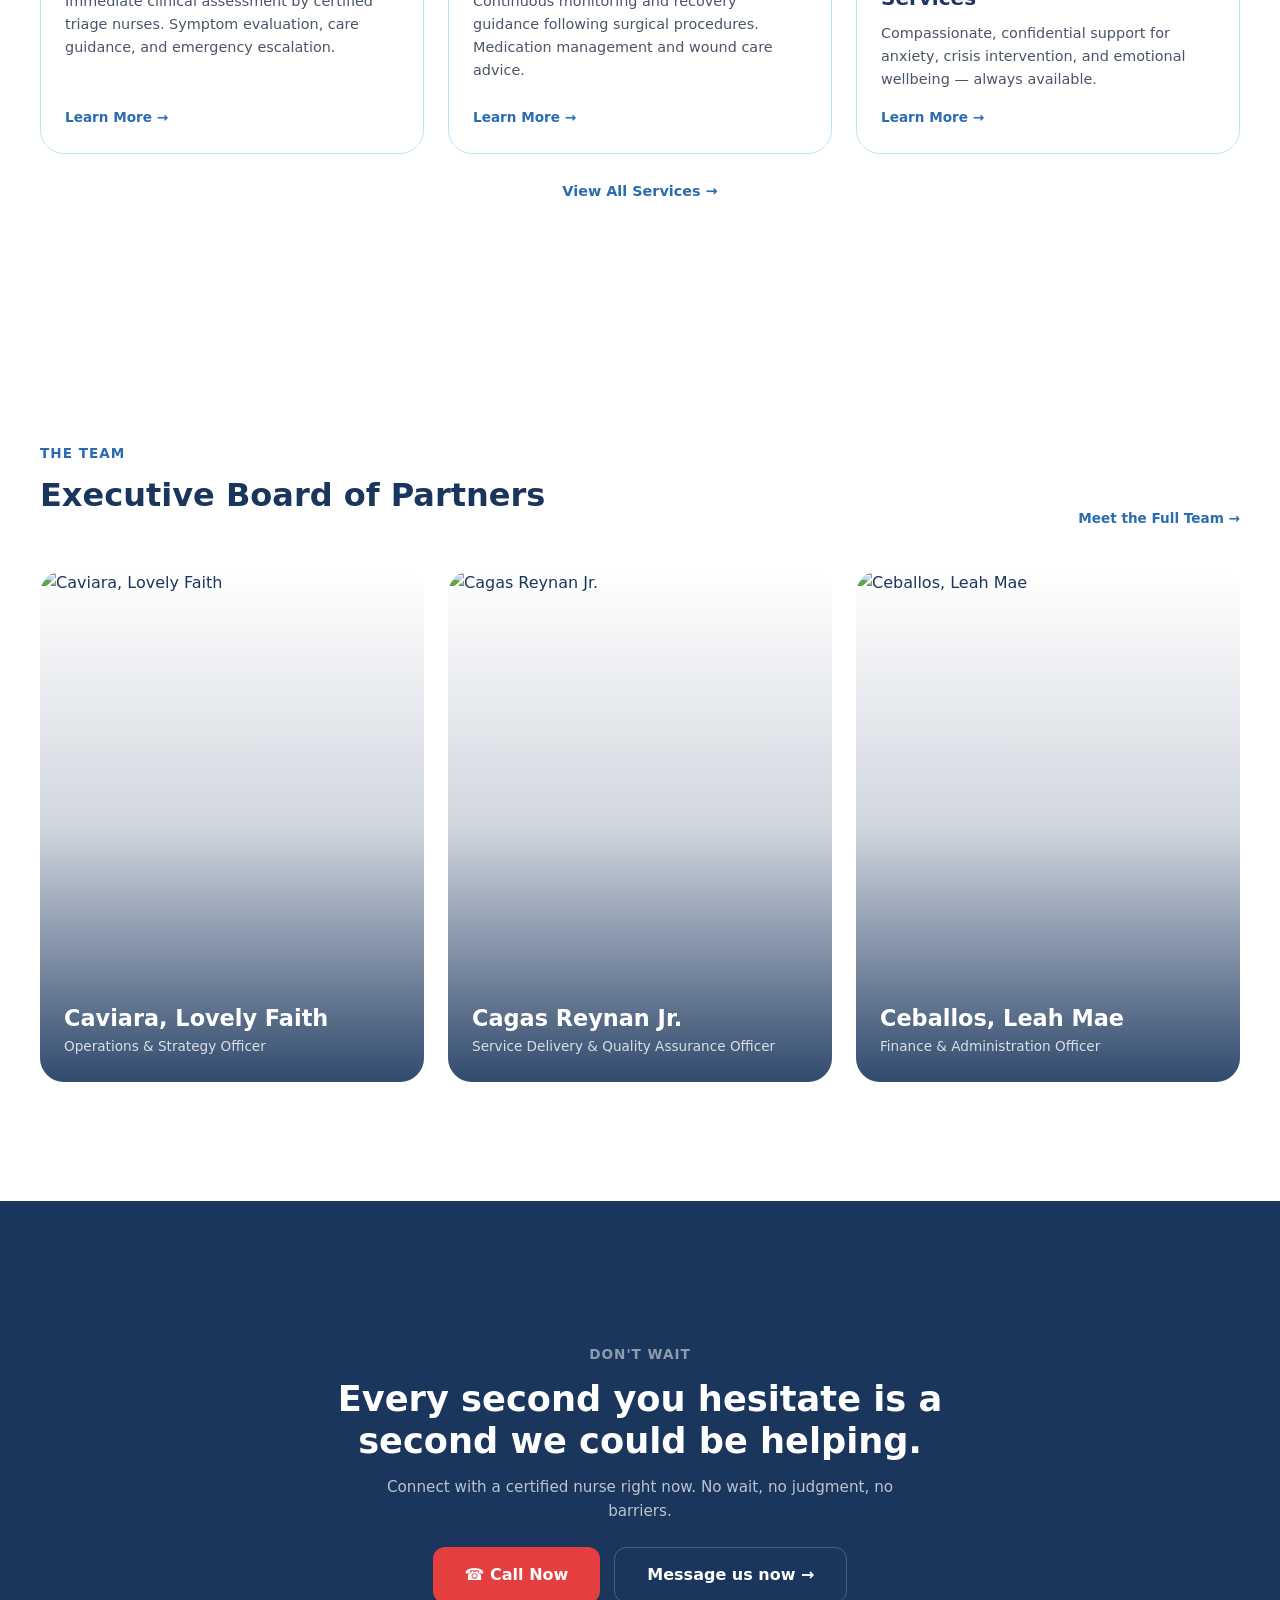
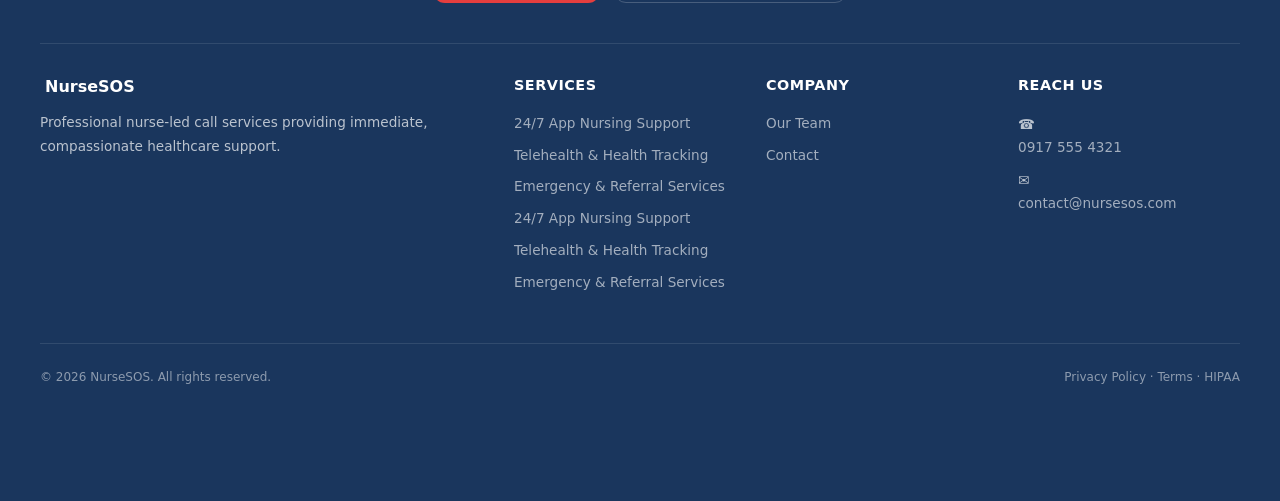
==== commit 13ee42e2: "Update index.html" ====
--- a/index.html
+++ b/index.html
@@ -12,7 +12,7 @@
   <nav class="navbar">
     <div class="navbar__inner">
       <a href="#" class="navbar__brand">
-        <div class="navbar__logo"><img src="../imgs/Logo3.png" alt="NurseSOS Logo"></div>
+        <div class="navbar__logo"><img src="imgs/Logo3.png" alt="NurseSOS Logo"></div>
       </a>
       <div class="navbar__links">
         <a href="#services">Services</a>
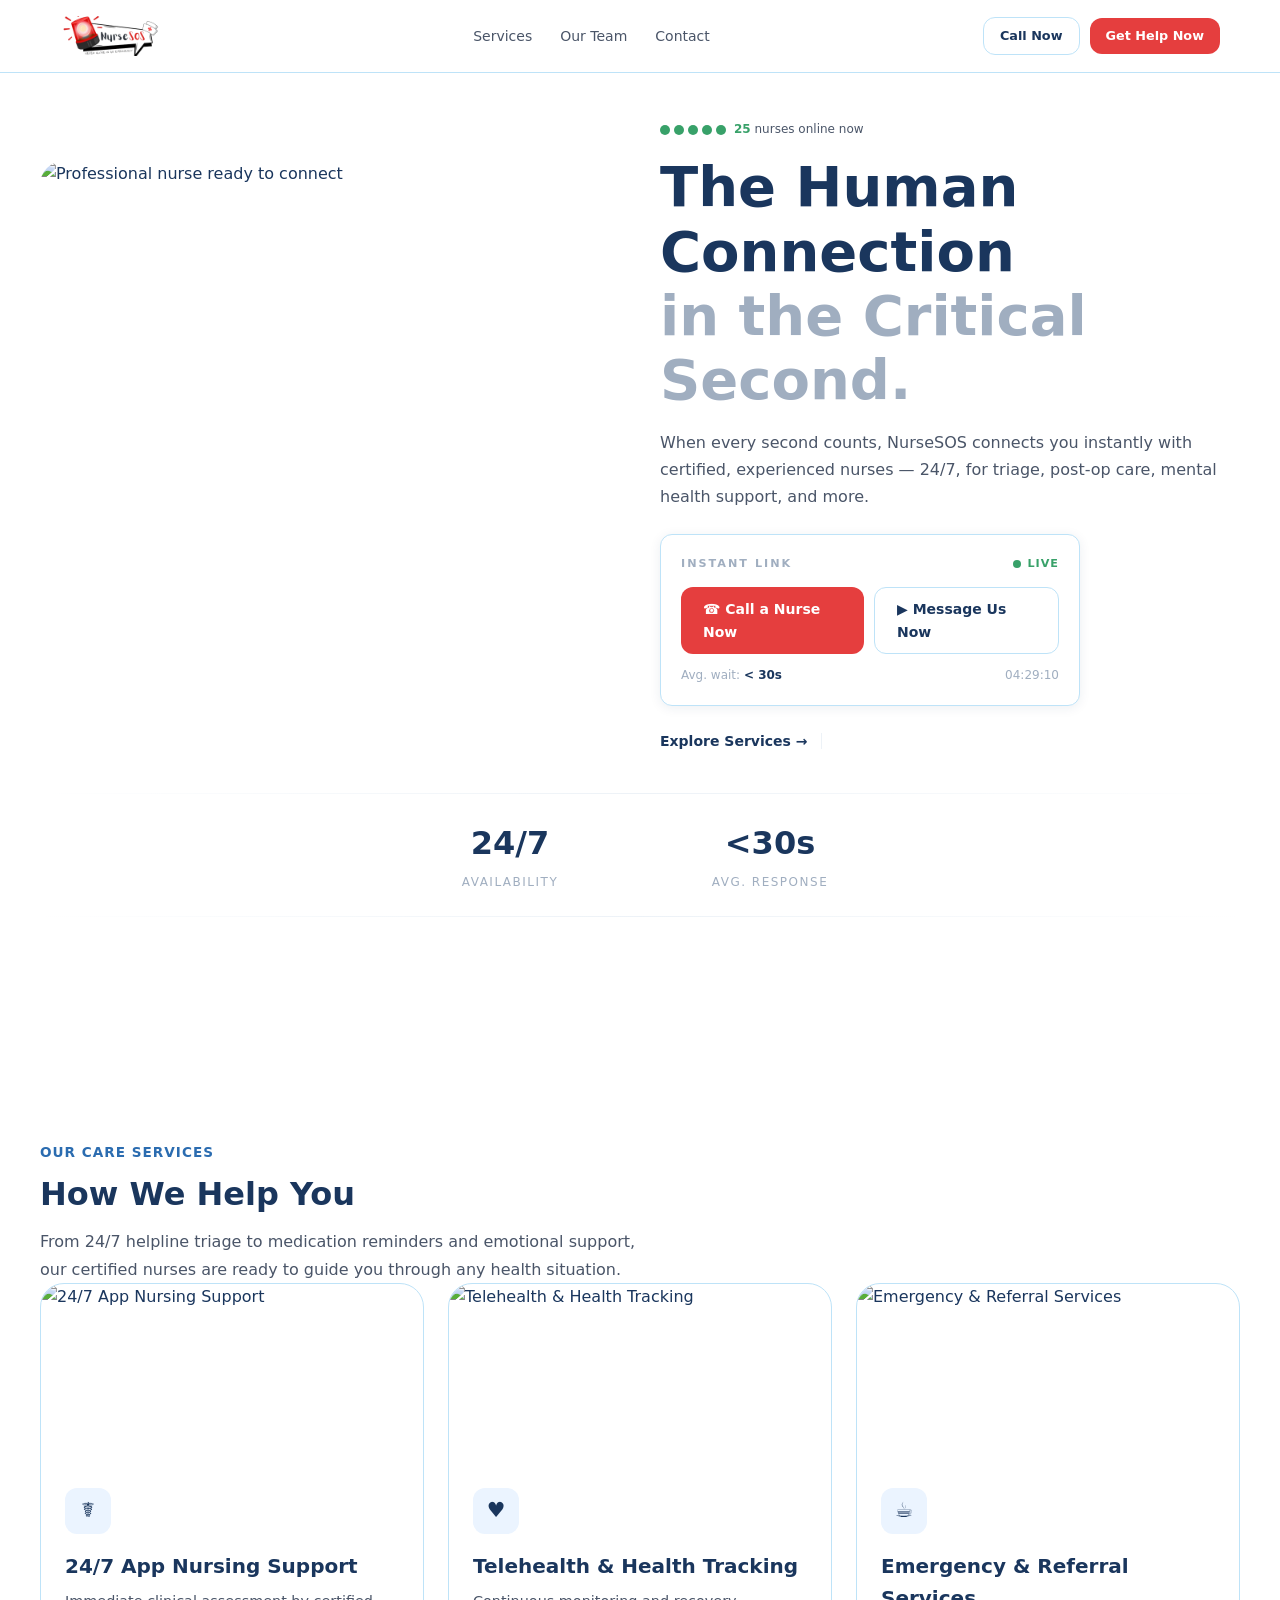
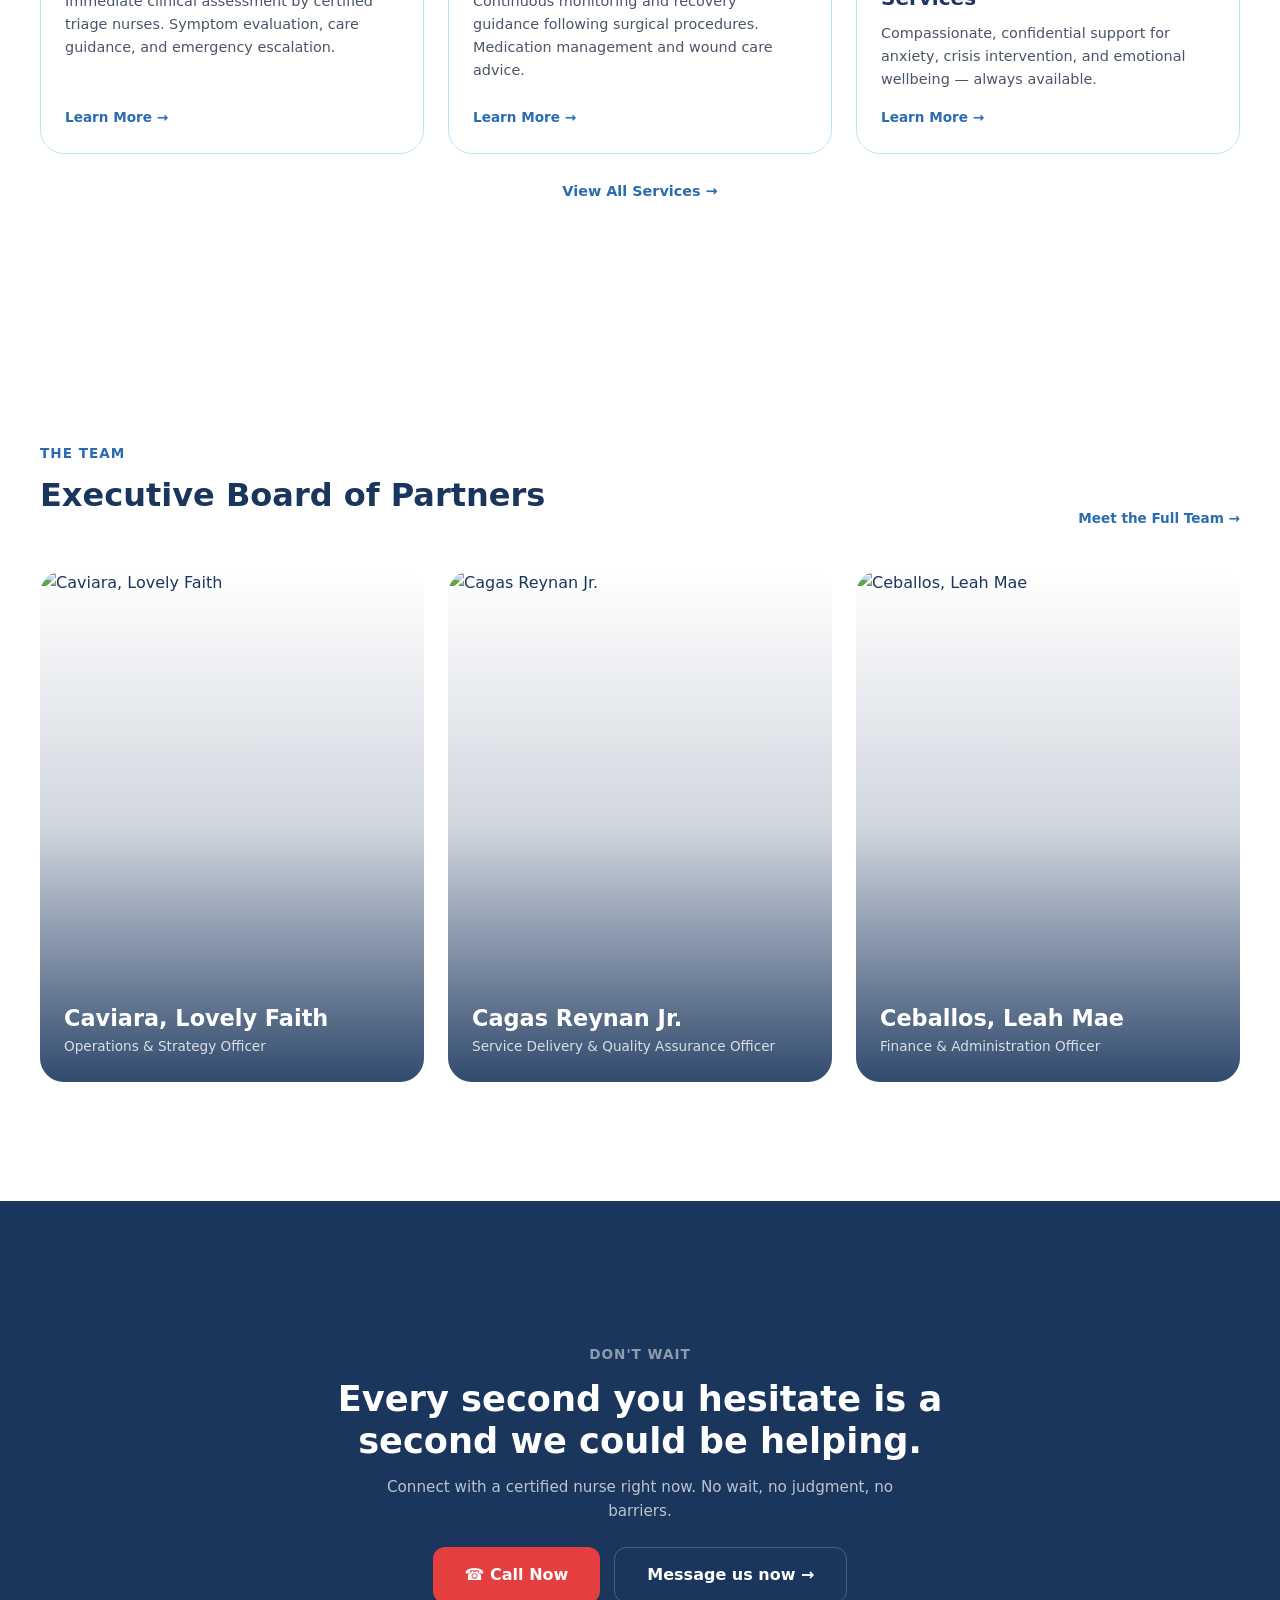
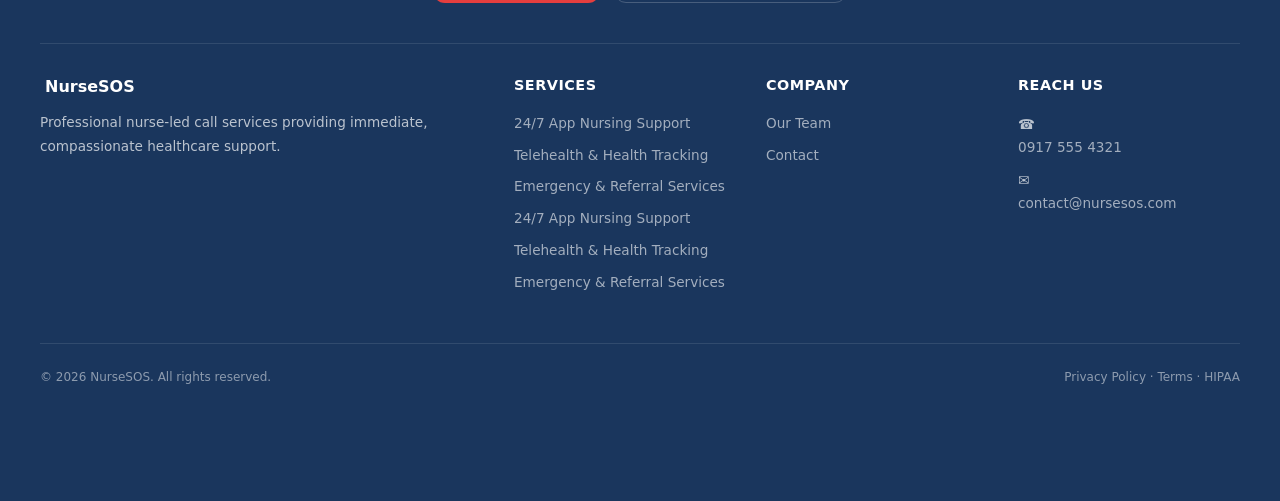
==== commit e737c99c: "Update index.html" ====
--- a/index.html
+++ b/index.html
@@ -126,11 +126,10 @@
   <section id="services" class="section">
     <div class="container">
       <div class="services__header">
-        <div class="label">Service Verticals</div>
-        <h2 class="heading">Dispatcher Intel</h2>
+        <div class="label">Our Care Services</div>
+        <h2 class="heading">How We Help You</h2>
         <p class="subtitle">
-          Every service line is staffed by board-certified professionals
-          trained to deliver clarity in moments of uncertainty.
+          From 24/7 helpline triage to medication reminders and emotional support, our certified nurses are ready to guide you through any health situation.
         </p>
       </div>
 
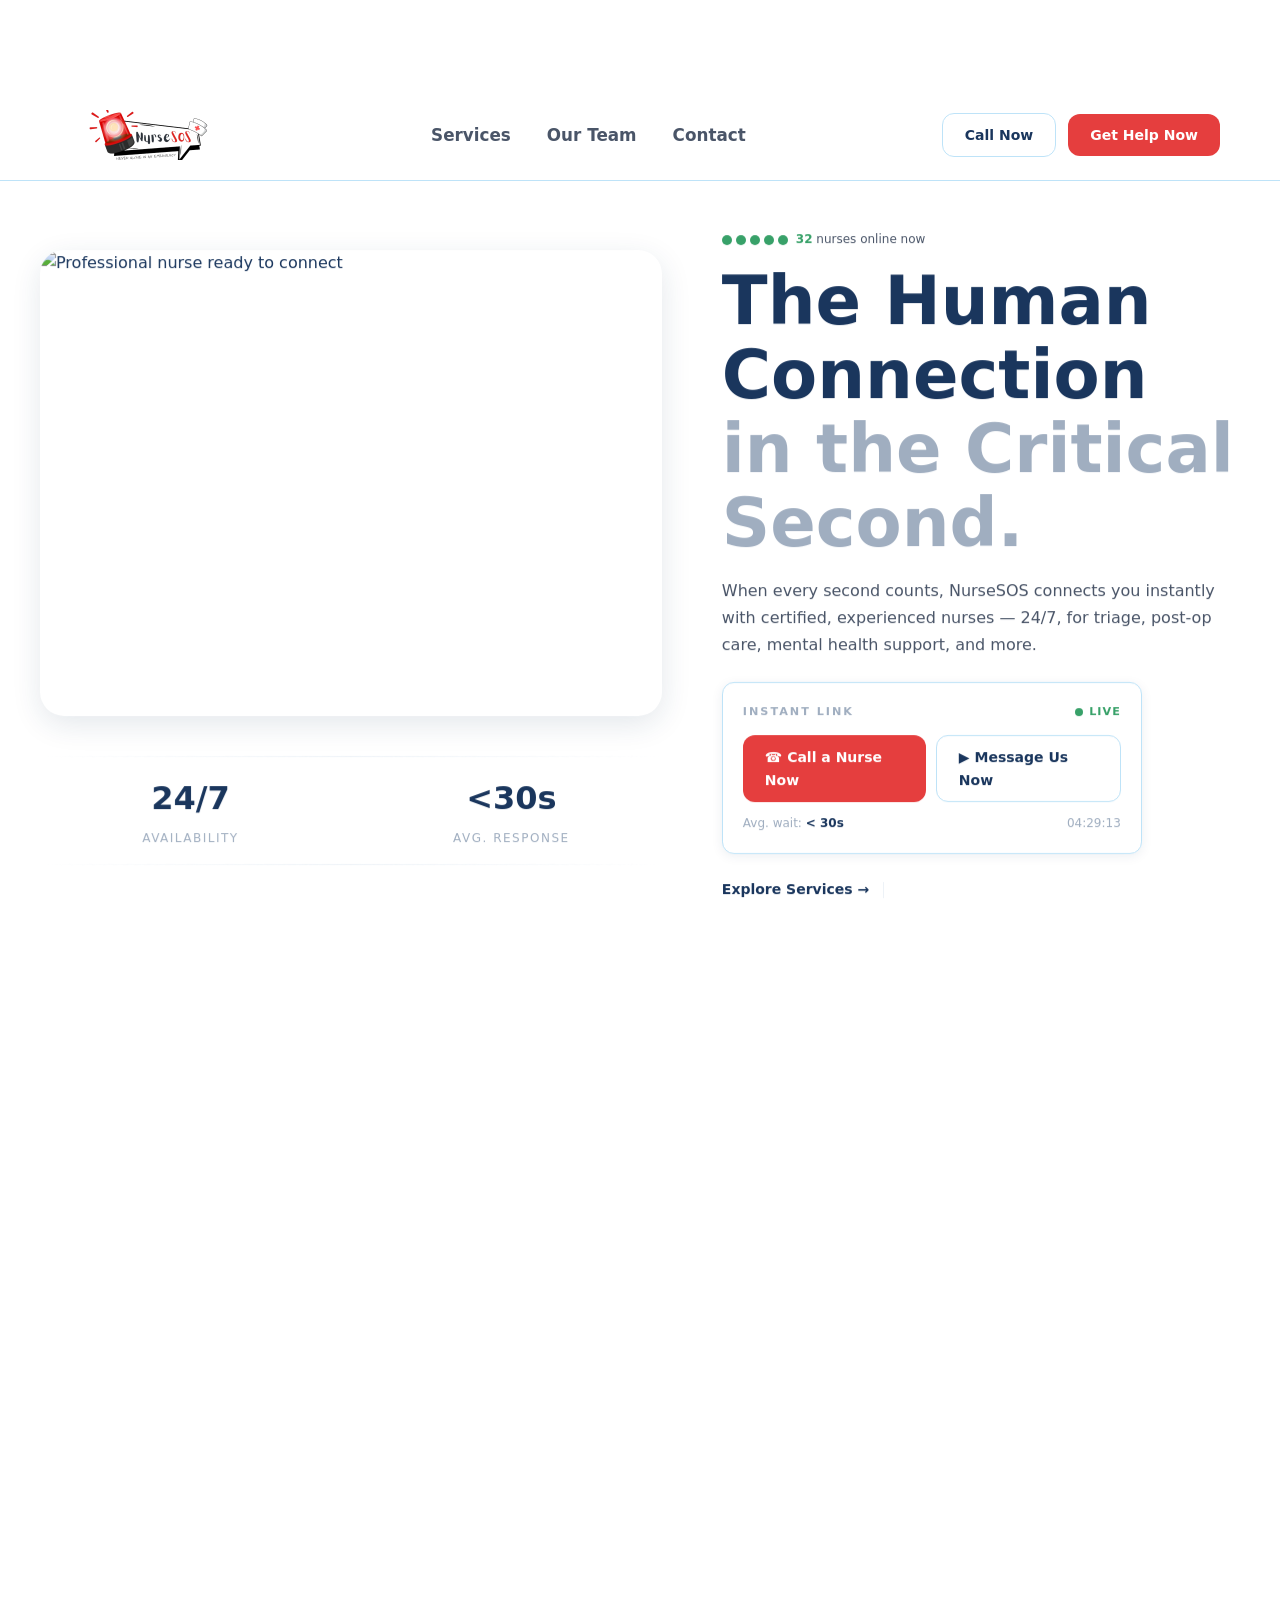
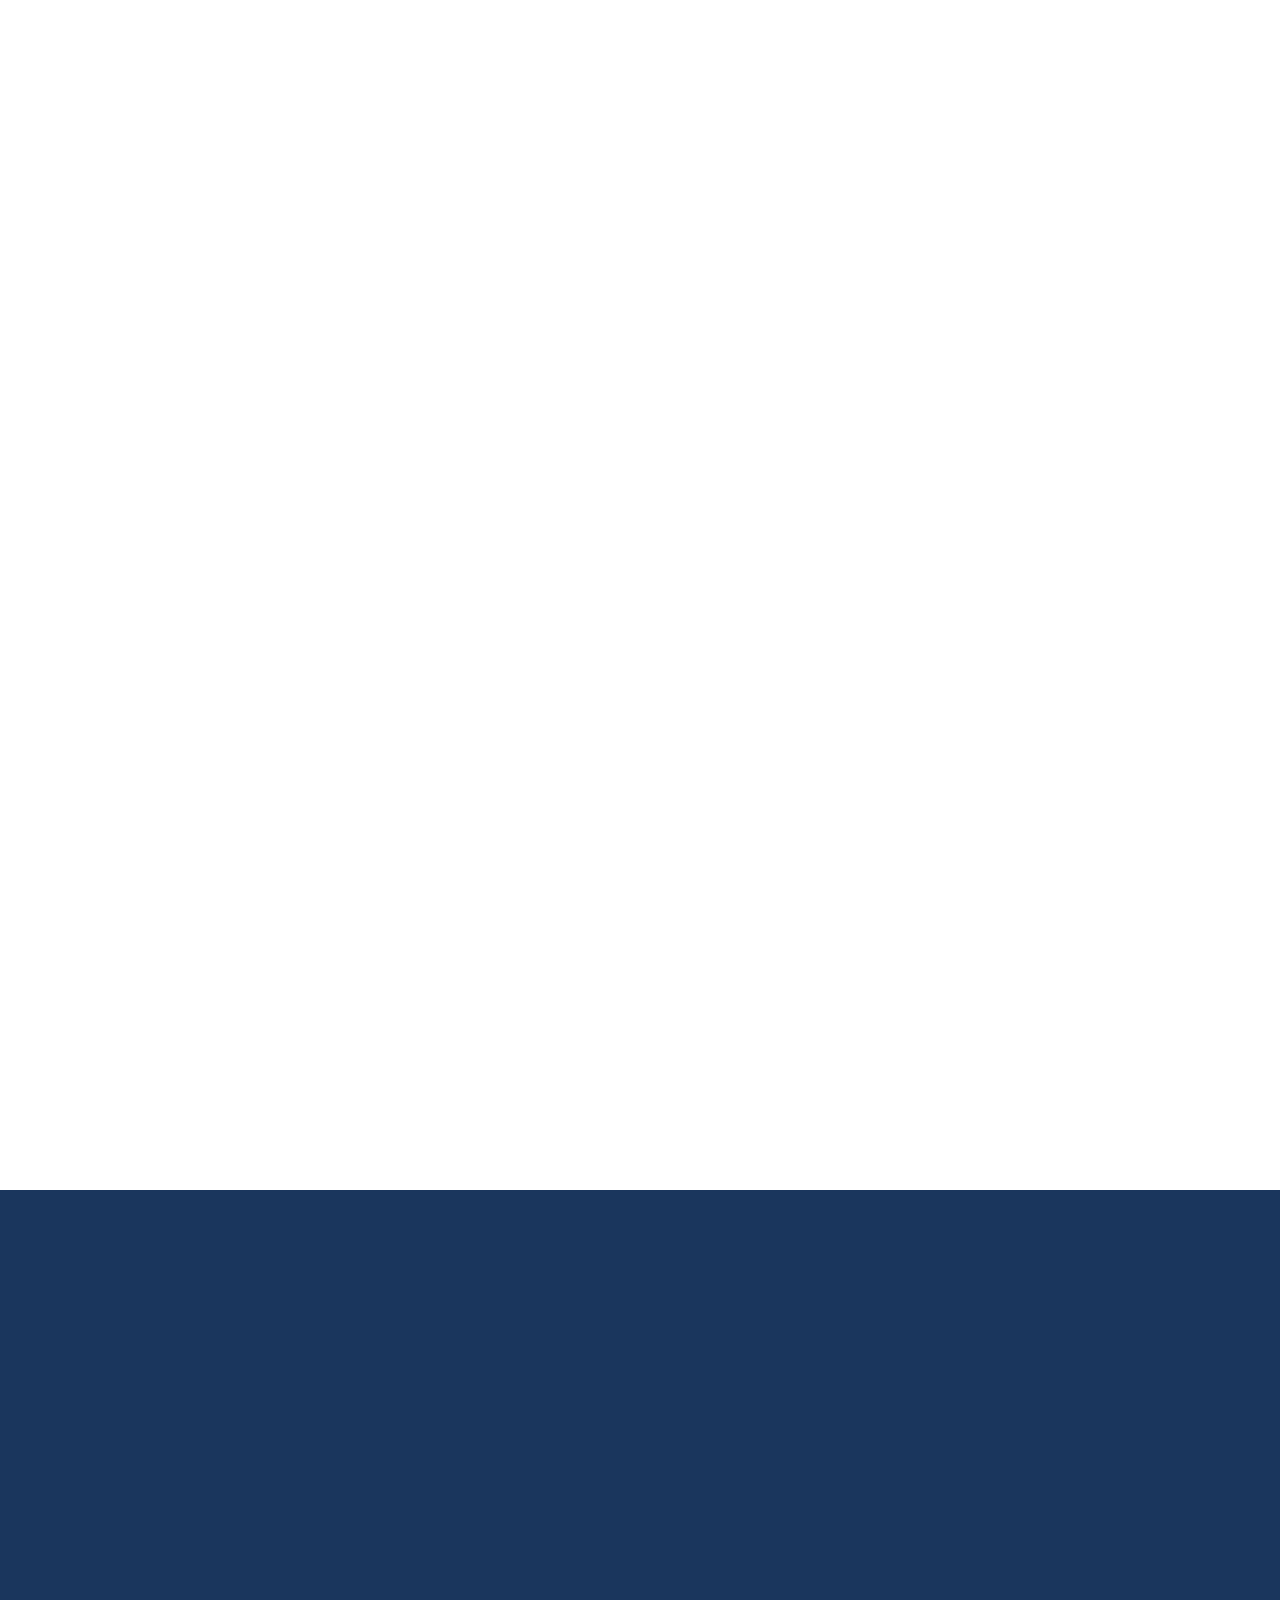
==== commit 1a94fb40: "update services header text" ====
--- a/index.html
+++ b/index.html
@@ -8,26 +8,26 @@
 </head>
 <body>
 
-  <!-- ========== NAVBAR ========== -->
-  <nav class="navbar">
-    <div class="navbar__inner">
-      <a href="#" class="navbar__brand">
-        <div class="navbar__logo"><img src="imgs/Logo3.png" alt="NurseSOS Logo"></div>
-      </a>
-      <div class="navbar__links">
-        <a href="#services">Services</a>
-        <a href="#team">Our Team</a>
-        <a href="#contact">Contact</a>
-      </div>
-      <div class="navbar__cta">
-        <a href="tel:0917 555 4321" class="btn btn--outline btn--sm">Call Now</a>
-        <a href="#contact" class="btn btn--danger btn--sm">Get Help Now</a>
-      </div>
-      <button class="navbar__menu-btn" id="menuBtn" onclick="toggleMenu()">&#9776;</button>
-    </div>
-  </nav>
-
-  <!-- Mobile menu -->
+  <div style="height: 90px;">
+    <nav class="navbar">
+      <div class="navbar__inner">
+        <a href="#" class="navbar__brand">
+          <div class="navbar__logo"><img src="imgs/Logo3.png" alt="NurseSOS Logo"></div>
+        </a>
+        <div class="navbar__links">
+          <a href="#services">Services</a>
+          <a href="#team">Our Team</a>
+          <a href="#contact">Contact</a>
+        </div>
+        <div class="navbar__cta">
+          <a href="tel:0917 555 4321" class="btn btn--outline btn--sm">Call Now</a>
+          <a href="#contact" class="btn btn--danger btn--sm">Get Help Now</a>
+        </div>
+        <button class="navbar__menu-btn" id="menuBtn" onclick="toggleMenu()">&#9776;</button>
+      </div>
+    </nav>
+  </div>
+
   <div class="mobile-menu" id="mobileMenu">
     <a href="#services" onclick="toggleMenu()">Services</a>
     <a href="#team" onclick="toggleMenu()">Our Team</a>
@@ -36,14 +36,11 @@
     <a href="#contact" class="btn btn--danger" onclick="toggleMenu()">Get Help Now</a>
   </div>
 
-  <!-- ========== HERO & STATS ========== -->
   <section class="hero">
     <div class="container">
       <div class="hero__grid">
 
-        <!-- Left: Text -->
         <div class="hero__text">
-          <!-- Live nurse indicator -->
           <div class="orbs">
             <div class="orbs__dots">
               <div class="orbs__dot"></div>
@@ -64,7 +61,6 @@
             experienced nurses — 24/7, for triage, post-op care, mental health support, and more.
           </p>
 
-          <!-- Instant Link Module -->
           <div class="instant-card">
             <div class="instant-card__header">
               <span style="font-size: 0.7rem; font-weight: 600; letter-spacing: 2px; color: var(--gray-mid);">
@@ -84,56 +80,52 @@
             </div>
           </div>
 
-          <!-- Bottom row -->
           <div class="hero__bottom">
             <a href="#services" class="arrow">Explore Services &#8594;</a>
             <span class="divider"></span>
           </div>
         </div>
 
-        <!-- Right: Image -->
-        <div class="hero__image-wrap">
-          <div class="hero__image">
-            <img
-              src="https://media.base44.com/images/public/6a32857bc10e59598d8ba3c6/fc57d8dc8_generated_089413a1.png"
-              alt="Professional nurse ready to connect"
-            />
-          </div>
-        </div>
-
-      </div>
-
-      <!-- Integrated Stats (Sits nicely at the bottom of the first section) -->
-      <div class="hero__stats" style="margin-top: 40px;">
-        <div class="vigilance-line"></div>
-        <div class="stats__grid stats__grid--centered">
-          <div>
-            <div class="stats__value">24/7</div>
-            <div class="stats__label">Availability</div>
-          </div>
-          <div>
-            <div class="stats__value">&lt;30s</div>
-            <div class="stats__label">Avg. Response</div>
-          </div>
-        </div>
-        <div class="vigilance-line"></div>
-      </div>
-
+        <div class="hero__right-sidebar">
+          <div class="hero__image-wrap">
+            <div class="hero__image">
+              <img
+                src="https://media.base44.com/images/public/6a32857bc10e59598d8ba3c6/fc57d8dc8_generated_089413a1.png"
+                alt="Professional nurse ready to connect"
+              />
+            </div>
+          </div>
+
+          <div class="hero__stats">
+            <div class="vigilance-line"></div>
+            <div class="stats__grid stats__grid--sidebar">
+              <div>
+                <div class="stats__value">24/7</div>
+                <div class="stats__label">Availability</div>
+              </div>
+              <div>
+                <div class="stats__value">&lt;30s</div>
+                <div class="stats__label">Avg. Response</div>
+              </div>
+            </div>
+            <div class="vigilance-line"></div>
+          </div>
+        </div>
+
+      </div>
     </div>
   </section>
 
-  <!-- ========== SERVICES BAR ========== -->
   <section id="services" class="section">
     <div class="container">
       <div class="services__header">
-        <div class="label">Our Care Services</div>
+        <div class="label">Service Our Care Services</div>
         <h2 class="heading">How We Help You</h2>
         <p class="subtitle">
-          From 24/7 helpline triage to medication reminders and emotional support, our certified nurses are ready to guide you through any health situation.
+From 24/7 helpline triage to medication reminders and emotional support, our certified nurses are ready to guide you through any health situation.
         </p>
       </div>
 
-      <!-- Service cards injected by JS -->
       <div id="servicesContainer"></div>
 
       <div class="services__more">
@@ -144,7 +136,6 @@
     </div>
   </section>
 
-  <!-- ========== TEAM ========== -->
   <section class="section" id="team">
     <div class="container">
       <div class="team__header">
@@ -155,76 +146,70 @@
         <a href="team.html" class="services__card-link">Meet the Full Team &#8594;</a>
       </div>
 
-      <!-- Team cards injected by JS -->
       <div class="team__grid" id="teamContainer"></div>
     </div>
   </section>
 
-  <!-- ========== CONTACT & UNIFIED FOOTER ========== -->
   <section class="section section--dark unified-footer-pane" id="contact">
-    <div class="container unified-footer-container">
-      
-      <div class="cta__card">
-        <div class="label" style="color: rgba(255,255,255,0.5);">Don't Wait</div>
-        <h2 class="cta__heading">
-          Every second you hesitate is a second we could be helping.
-        </h2>
-        <p class="cta__sub">
-          Connect with a certified nurse right now. No wait, no judgment, no barriers.
-        </p>
-        <div class="cta__buttons">
-          <a href="tel:0917 555 4321" class="btn btn--danger btn--lg">
-            &#9742; Call Now
-          </a>
-          <a href="nursesos-prototype/index.html" class="btn btn--outline btn--lg"
-             style="border-color: rgba(255,255,255,0.2); color: white;">
-            Message us now &#8594;
-          </a>
-        </div>
-      </div>
-
-      <footer class="footer" id="about">
-        <div class="footer__grid">
-          <div>
-            <div class="footer__brand">
-              <strong style="color: white; margin-left: 5px;">NurseSOS</strong>
-            </div>
-            <p> Professional nurse-led call services providing immediate, compassionate healthcare support.</p>
-          </div>
-          <div>
-            <h4>Services</h4>
-            <a href="#services">24/7 App Nursing Support</a>
-            <a href="#services">Telehealth & Health Tracking</a>
-            <a href="#services">Emergency & Referral Services</a>
-            <a href="#services">24/7 App Nursing Support</a>
-            <a href="#services">Telehealth & Health Tracking</a>
-            <a href="#services">Emergency & Referral Services</a>
-          </div>
-          <div>
-            <h4>Company</h4>
-            <a href="#team">Our Team</a>
-            <a href="#contact">Contact</a>
-          </div>
-          <div>
-            <h4>Reach Us</h4>
-            <p>&#9742; <a href="tel:0917 555 4321">0917 555 4321</a></p>
-            <p>&#9993; <a href="mailto:contact@nursesos.com">contact@nursesos.com</a></p>
-          </div>
-        </div>
-        <div class="footer__bottom">
-          <span>&copy; 2026 NurseSOS. All rights reserved.</span>
-          <span>Privacy Policy &middot; Terms &middot; HIPAA</span>
-        </div>
-      </footer>
-
+    <div class="container">
+      <div class="unified-footer-container">
+        
+        <div class="cta__card">
+          <div class="label" style="color: rgba(255,255,255,0.5);">Don't Wait</div>
+          <h2 class="cta__heading">
+            Every second you hesitate is a second we could be helping.
+          </h2>
+          <p class="cta__sub">
+            Connect with a certified nurse right now. No wait, no judgment, no barriers.
+          </p>
+          <div class="cta__buttons">
+            <a href="tel:0917 555 4321" class="btn btn--danger btn--lg">
+              &#9742; Call Now
+            </a>
+            <a href="nursesos-prototype/index.html" class="btn btn--outline btn--lg"
+               style="border-color: rgba(255,255,255,0.2); color: white;">
+              Message us now &#8594;
+            </a>
+          </div>
+        </div>
+
+        <footer class="footer" id="about">
+          <div class="footer__grid">
+            <div>
+              <div class="footer__brand">
+                <strong style="color: white; margin-left: 5px;">NurseSOS</strong>
+              </div>
+              <p> Professional nurse-led call services providing immediate, compassionate healthcare support.</p>
+            </div>
+            <div>
+              <h4>Services</h4>
+              <a href="#services">24/7 App Nursing Support</a>
+              <a href="#services">Telehealth & Health Tracking</a>
+              <a href="#services">Emergency & Referral Services</a>
+            </div>
+            <div>
+              <h4>Company</h4>
+              <a href="#team">Our Team</a>
+              <a href="#contact">Contact</a>
+            </div>
+            <div>
+              <h4>Reach Us</h4>
+              <p>&#9742; <a href="tel:0917 555 4321">0917 555 4321</a></p>
+              <p>&#9993; <a href="mailto:contact@nursesos.com">contact@nursesos.com</a></p>
+            </div>
+          </div>
+          <div class="footer__bottom">
+            <span>&copy; 2026 NurseSOS. All rights reserved.</span>
+            <span>Privacy Policy &middot; Terms &middot; HIPAA</span>
+          </div>
+        </footer>
+
+      </div>
     </div>
   </section>
 
-  <!-- ============================================================
-       JAVASCRIPT — Live clock, dynamic content, mobile menu
-       ============================================================ -->
   <script>
-    /* ===== 1. LIVE CLOCK ===== */
+   /* ===== 1. LIVE CLOCK ===== */
     function updateClock() {
       const now = new Date();
       document.getElementById('liveClock').textContent =
@@ -266,7 +251,7 @@
         icon: '&#128214;',
         title: 'Health & Wellness Education',
         desc: 'Reliable medical advice, health tips, and lifestyle guidance to help you make informed decisions about your well-being.',
-        image: 'https://images.unsplash.com/photo-1505371753713-a8a29f620495?auto=format&fit=crop&w=500&q=80'
+        image: 'https://images.unsplash.com/photo-1576091160550-2173dba999ef?auto=format&fit=crop&w=600&q=80'
       },
       {
         icon: '&#9200;',
@@ -349,38 +334,37 @@
         '</div>';
     }
     document.getElementById('teamContainer').innerHTML = teamHTML;
-
-    /* ===== 6. RENDER TESTIMONIALS ===== */
-    var testimonials = [
-      {
-        text: 'At 2 AM when my daughter had a high fever, NurseSOS connected me with a nurse in under 20 seconds. She was calm, thorough, and gave us the exact guidance we needed.',
-        name: 'Jennifer M.', location: 'Austin, TX'
-      },
-      {
-        text: 'After my surgery, the post-op support line was invaluable. Instead of rushing to the ER for every concern, I had a nurse who knew my case.',
-        name: 'Robert K.', location: 'Chicago, IL'
-      },
-      {
-        text: 'The mental health support line helped me through one of the darkest periods of my life. Having a compassionate professional at any hour made all the difference.',
-        name: 'Amara S.', location: 'Seattle, WA'
+/* ===== 6. BULLETPROOF SCROLL-SNAP IMMUNE VISIBILITY REVEAL ENGINE ===== */
+    document.addEventListener("DOMContentLoaded", function () {
+      const targets = document.querySelectorAll('.hero, .section');
+
+      function evaluateLayoutPositions() {
+        // Find the absolute centerline of the physical glass screen monitor
+        const screenCenterline = window.innerHeight / 2;
+
+        targets.forEach(target => {
+          const bounds = target.getBoundingClientRect();
+
+          // Check if the current section spans across the vertical midpoint of your viewport
+          if (bounds.top <= screenCenterline && bounds.bottom >= screenCenterline) {
+            target.classList.add('reveal-active');
+          } else {
+            target.classList.remove('reveal-active');
+          }
+        });
       }
-    ];
-
-    var testimonialHTML = '';
-    for (var k = 0; k < testimonials.length; k++) {
-      var t = testimonials[k];
-      testimonialHTML +=
-        '<div class="testimonial__card">' +
-          '<div class="testimonial__quote">&ldquo;</div>' +
-          '<div class="testimonial__text">' + t.text + '</div>' +
-          '<div class="testimonial__author">' +
-            '<div class="testimonial__author-name">' + t.name + '</div>' +
-            '<div class="testimonial__author-loc">' + t.location + '</div>' +
-          '</div>' +
-        '</div>';
-    }
-    document.getElementById('testimonialsContainer').innerHTML = testimonialHTML;
+
+      // Hook directly into the window's visual event handler arrays
+      window.addEventListener('scroll', evaluateLayoutPositions, { passive: true });
+      window.addEventListener('resize', evaluateLayoutPositions, { passive: true });
+      
+      // Fallback fallback loop for aggressive scroll-snap container rendering modes
+      setInterval(evaluateLayoutPositions, 150);
+
+      // Initialize instantly to illuminate the page contents on launch
+      evaluateLayoutPositions();
+    });
   </script>
 
 </body>
-</html>
+</html>
--- a/style.css
+++ b/style.css
@@ -42,50 +42,86 @@
 img { max-width: 100%; display: block; }
 a { text-decoration: none; color: inherit; }
 
-/* ---------- NAVBAR ---------- */
+/* ---------- NAVBAR (SCALED UP & FIXED) ---------- */
 .navbar {
   position: fixed; top: 0; left: 0; right: 0; z-index: 100;
-  background: rgba(255,255,255,0.85);
+  background: rgba(255, 255, 255, 0.85);
   backdrop-filter: blur(20px);
   border-bottom: 1px solid var(--blue-subtle);
 }
+
 .navbar__inner {
-  max-width: 1200px; margin: 0 auto;
-  padding: 0 20px; height: 72px;
-  display: flex; align-items: center; justify-content: space-between;
-}
+  max-width: 1200px; 
+  margin: 0 auto;
+  padding: 0 20px; 
+  height: 90px;        /* Taller header presence */
+  display: flex; 
+  align-items: center; 
+  justify-content: space-between;
+}
+
 .navbar__brand {
-  display: flex; align-items: center; gap: 10px;
-}
+  display: flex; 
+  align-items: center; 
+  gap: 10px;
+}
+
+/* Logo box masks and shifts the specific logo asset */
 .navbar__logo {
-  width: 140px;         /* Matches prototype wrapper width */
-  height: 40px;        /* Matches prototype wrapper height */
-  position: relative;  /* Allows absolute alignment inside */
-  overflow: hidden;    /* Clips the large image just like the prototype */
+  width: 175px;        
+  height: 50px;        
+  position: relative;  
+  overflow: hidden;    
+  display: inline-block;
 }
 
 .navbar__logo img {
-  height: 100px;       /* Forces the asset size to match the prototype scale */
-  width: auto;
+  width: 175px;        
+  height: 125px;       
   object-fit: contain;
   display: block;
   position: absolute;
-  top: -35px;          /* Shifts it up identically to hide the extra whitespace */
+  top: -42px;          
   left: 0;
   mix-blend-mode: multiply; 
   z-index: 5;          
-}
-.navbar__title { font-size: 1.15rem; font-weight: 700; }
-.navbar__title span { color: var(--red); }
-.navbar__links { display: flex; gap: 28px; }
-.navbar__links a { font-size: 0.875rem; font-weight: 500; color: var(--gray-dark); transition: color 0.2s; }
-.navbar__links a:hover { color: var(--navy); }
+  max-width: none !important;
+}
+
+.navbar__links { 
+  display: flex; 
+  gap: 36px;           
+}
+
+.navbar__links a { 
+  font-size: 1.05rem;  
+  font-weight: 600;    
+  color: var(--gray-dark); 
+  transition: color 0.2s; 
+}
+.navbar__links a:hover { 
+  color: var(--navy); 
+}
+
 .navbar__cta {
-  display: flex; align-items: center; gap: 10px;
-}
+  display: flex; 
+  align-items: center; 
+  gap: 12px; 
+}
+
+/* Bumps buttons inside header up to default layout sizing */
+.navbar__cta .btn--sm {
+  padding: 10px 22px;  
+  font-size: 0.875rem; 
+}
+
 .navbar__menu-btn {
-  display: none; background: none; border: none;
-  font-size: 1.5rem; cursor: pointer; color: var(--navy);
+  display: none; 
+  background: none; 
+  border: none;
+  font-size: 1.8rem;   
+  cursor: pointer; 
+  color: var(--navy);
 }
 
 /* ---------- BUTTONS ---------- */
@@ -133,8 +169,17 @@
   margin-bottom: 12px;      
   display: inline-block;    
 }
-.heading { font-size: 2rem; font-weight: 800; line-height: 1.15; margin-bottom: 16px; }
-.heading--lg { font-size: clamp(2.2rem, 5vw, 3.5rem); }
+.heading { 
+  font-size: 2rem; 
+  font-weight: 800; 
+  line-height: 1.1; 
+  margin-bottom: 16px; 
+}
+
+/* Large Hero Typography */
+.heading--lg { 
+  font-size: clamp(2.5rem, 6vw, 4.2rem); 
+}
 .subtitle { font-size: 1rem; color: var(--gray-dark); max-width: 600px; line-height: 1.7; }
 
 /* ---------- HERO ---------- */
@@ -142,32 +187,43 @@
   min-height: 100vh; 
   display: flex; 
   align-items: center; 
-  padding: 120px 20px 60px 20px; 
+  padding: 110px 20px 60px 20px; /* Reduced top padding slightly since navbar spacer handles height gap now */
   scroll-snap-align: start;
   scroll-snap-stop: always;
 } 
 .hero__grid {
-  display: grid; grid-template-columns: 1fr 1fr;
-  gap: 40px; align-items: center;
-}
-.hero__text { order: 2; }
-.hero__image-wrap { order: 1; position: relative; }
+  display: grid; 
+  grid-template-columns: 1.2fr 1fr; 
+  gap: 60px; 
+  align-items: center; 
+}
+.hero__text { 
+  order: 2; 
+}
+.hero__right-sidebar { 
+  order: 1; 
+  display: flex; 
+  flex-direction: column; 
+  gap: 24px; 
+  width: 100%;
+}
+.hero__image-wrap { 
+  position: relative; 
+  width: 100%; 
+}
 .hero__image {
-  border-radius: var(--radius-lg); overflow: hidden;
-  aspect-ratio: 3/4; max-height: 550px;
-}
-.hero__image img { width: 100%; height: 100%; object-fit: cover; }
-
-.hero__float-card {
-  position: absolute; bottom: -16px; left: -16px;
-  background: var(--white); border-radius: var(--radius);
-  box-shadow: var(--shadow-md); padding: 14px 18px;
-  border: 1px solid var(--blue-subtle);
-  z-index: 10;
-}
-.hero__float-card .label { margin-bottom: 2px; }
-.hero__float-card .count { font-size: 1.8rem; font-weight: 800; color: var(--navy); }
-.hero__float-card .since { font-size: 0.75rem; color: var(--gray-mid); margin-top: 2px; }
+  border-radius: var(--radius-lg); 
+  overflow: hidden;
+  aspect-ratio: 4 / 3; 
+  max-height: 650px;
+  width: 100%;
+  box-shadow: var(--shadow-md);
+}
+.hero__image img { 
+  width: 100%; 
+  height: 100%; 
+  object-fit: cover; 
+}
 
 /* Vitality orbs */
 .orbs { display: flex; align-items: center; gap: 8px; margin-bottom: 16px; }
@@ -235,11 +291,9 @@
   text-align: center; 
   gap: 20px;
 }
-/* New utility class to isolate and center exactly 2 data metrics */
-.stats__grid--centered {
+.stats__grid--sidebar {
   grid-template-columns: repeat(2, 1fr);
-  max-width: 500px;
-  margin: 0 auto;
+  width: 100%;
 }
 .stats__value { 
   font-size: 2rem; 
@@ -255,7 +309,7 @@
 }
 .vigilance-line {
   height: 1px; 
-  margin: 24px 0; 
+  margin: 16px 0; 
   background: linear-gradient(to right, transparent, var(--gray-light), transparent);
 }
 
@@ -270,7 +324,6 @@
   margin-bottom: 24px;
 }
 
-/* 3-Card Default Block Styles */
 .services__card {
   display: flex; 
   background: var(--white); 
@@ -362,11 +415,6 @@
 .team__card-info { position: absolute; bottom: 0; left: 0; right: 0; padding: 24px; z-index: 2; }
 .team__card-name { font-size: 1.4rem; font-weight: 800; color: var(--white); line-height: 1.2; }
 .team__card-role { font-size: 0.85rem; color: rgba(255,255,255,0.8); margin-top: 4px; }
-.team__card-exp {
-  display: inline-block; margin-top: 10px;
-  font-size: 0.7rem; color: rgba(255,255,255,0.8);
-  background: rgba(255,255,255,0.15); padding: 4px 10px; border-radius: 4px;
-}
 
 /* ---------- TESTIMONIALS ---------- */
 .testimonials__header { text-align: center; margin-bottom: 40px; }
@@ -409,7 +457,7 @@
 
 /* ---------- MOBILE NAV ---------- */
 .mobile-menu {
-  display: none; position: fixed; top: 72px; left: 0; right: 0;
+  display: none; position: fixed; top: 90px; left: 0; right: 0; /* Match new header height */
   background: rgba(255,255,255,0.97); backdrop-filter: blur(20px);
   border-bottom: 1px solid var(--blue-subtle); padding: 20px; z-index: 99;
   flex-direction: column; gap: 14px;
@@ -429,12 +477,14 @@
   .navbar__links, .navbar__cta { display: none; }
   .navbar__menu-btn { display: block; }
 
-  .hero__grid { grid-template-columns: 1fr; gap: 32px; }
+  .hero__grid { 
+    grid-template-columns: 1fr; 
+    gap: 32px; 
+  }
+  .hero__right-sidebar { order: 2; }
   .hero__text { order: 1; }
   .hero__image-wrap { order: 2; }
   .hero__image { aspect-ratio: 4/3; max-height: 350px; }
-  .hero__float-card { bottom: -10px; left: 8px; padding: 10px 14px; }
-  .hero__float-card .count { font-size: 1.5rem; }
 
   .heading { font-size: 1.75rem; }
   .heading--lg { font-size: 2.2rem; }
@@ -450,10 +500,7 @@
   .section { padding: 70px 20px; }
 }
 
-/* ============================================================
-   COMBINED CTA & FOOTER PANEL — 100vh Single Viewport Lock
-   ============================================================ */
-
+/* ---------- UNIFIED FOOTER PANEL BLOCK ---------- */
 .unified-footer-pane {
   background: var(--navy) !important;
   color: var(--white) !important;
@@ -519,4 +566,30 @@
     height: auto !important;
     min-height: auto;
   }
+}
+
+/* ============================================================
+   SCROLL REVEAL RENDERING ENGINE (REPEATING FLOW MODES)
+   ============================================================ */
+
+/* 1. Prevent parent layouts from collapsing */
+.hero, .section {
+  transform: none !important;
+  opacity: 1 !important;
+}
+
+/* 2. Base state for the internal containers (Hidden by default) */
+.hero > .container, 
+.section > .container {
+  opacity: 0 !important;
+  transform: translateY(30px) !important;
+  transition: opacity 0.5s ease-in-out, transform 0.5s ease-in-out !important;
+  will-change: transform, opacity;
+}
+
+/* 3. Active animation state (Triggered dynamically via snap positions) */
+.hero.reveal-active > .container, 
+.section.reveal-active > .container {
+  opacity: 1 !important;
+  transform: translateY(0) !important;
 }
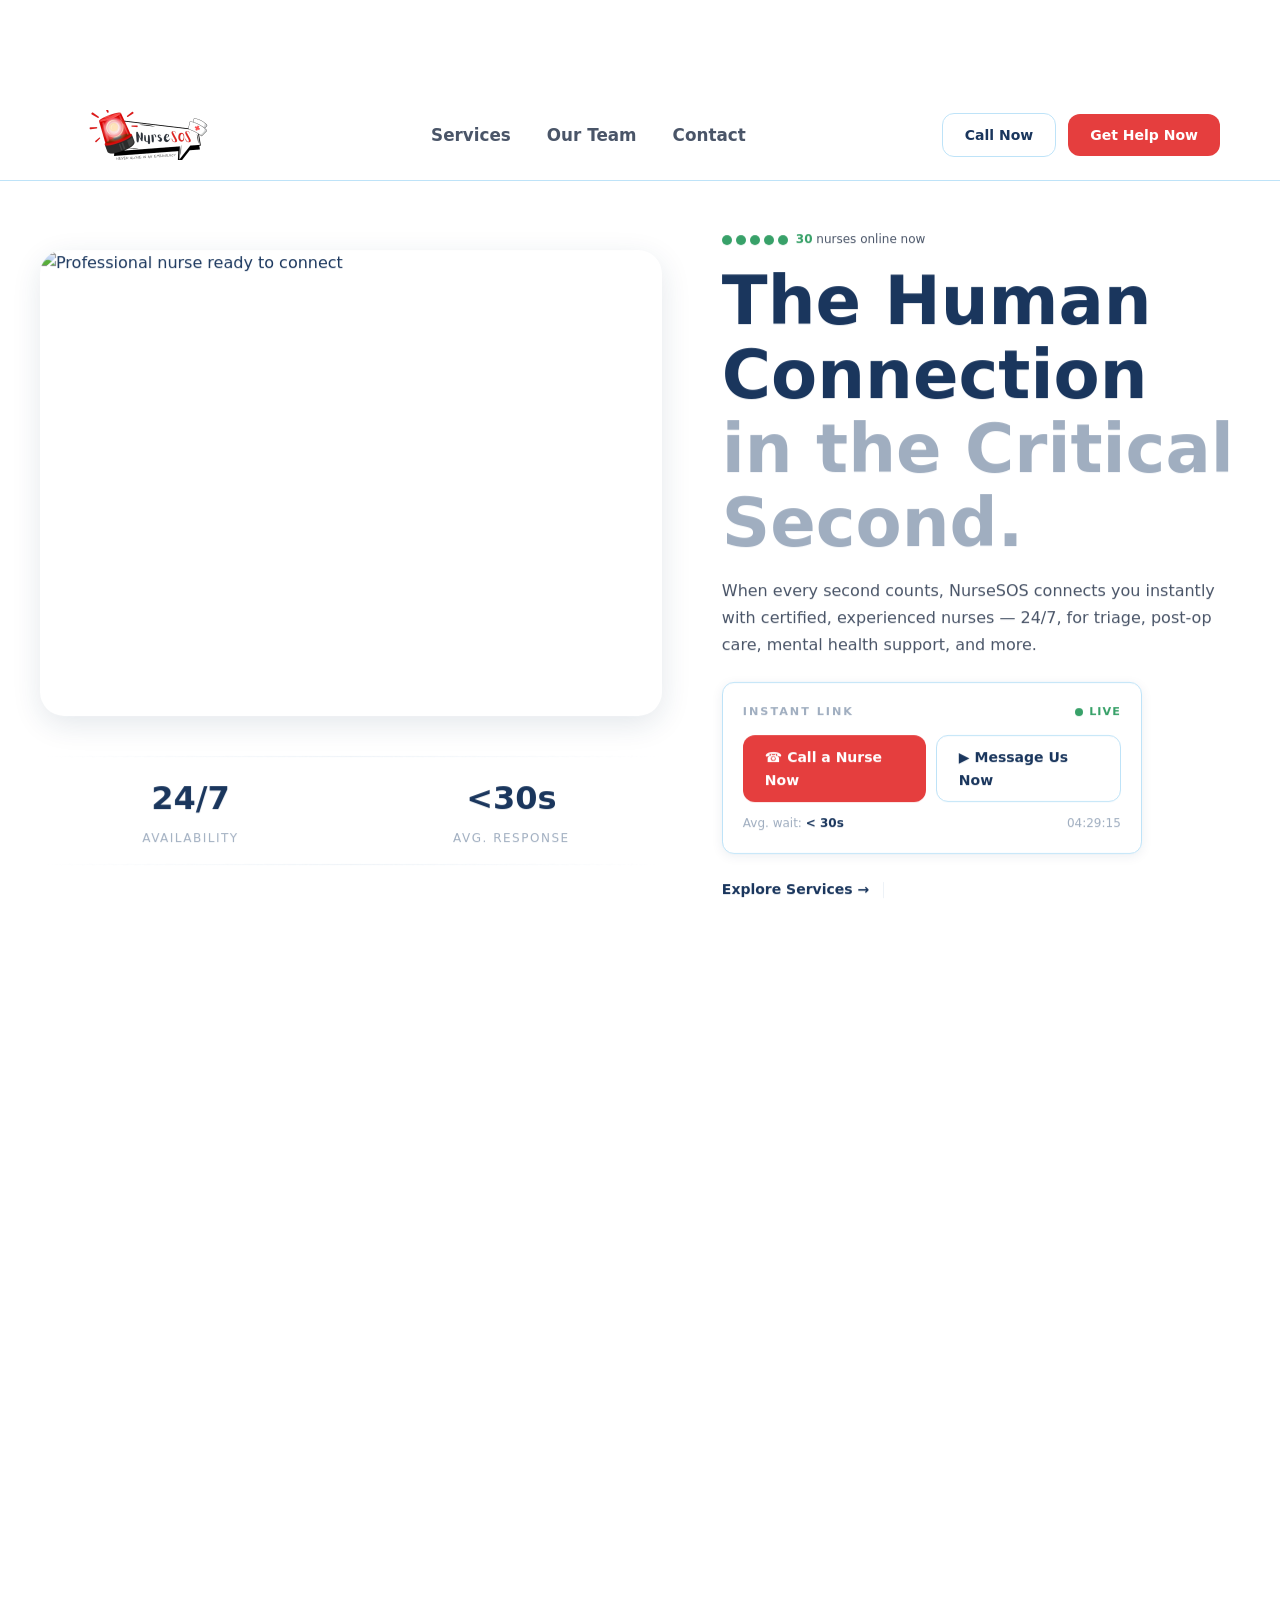
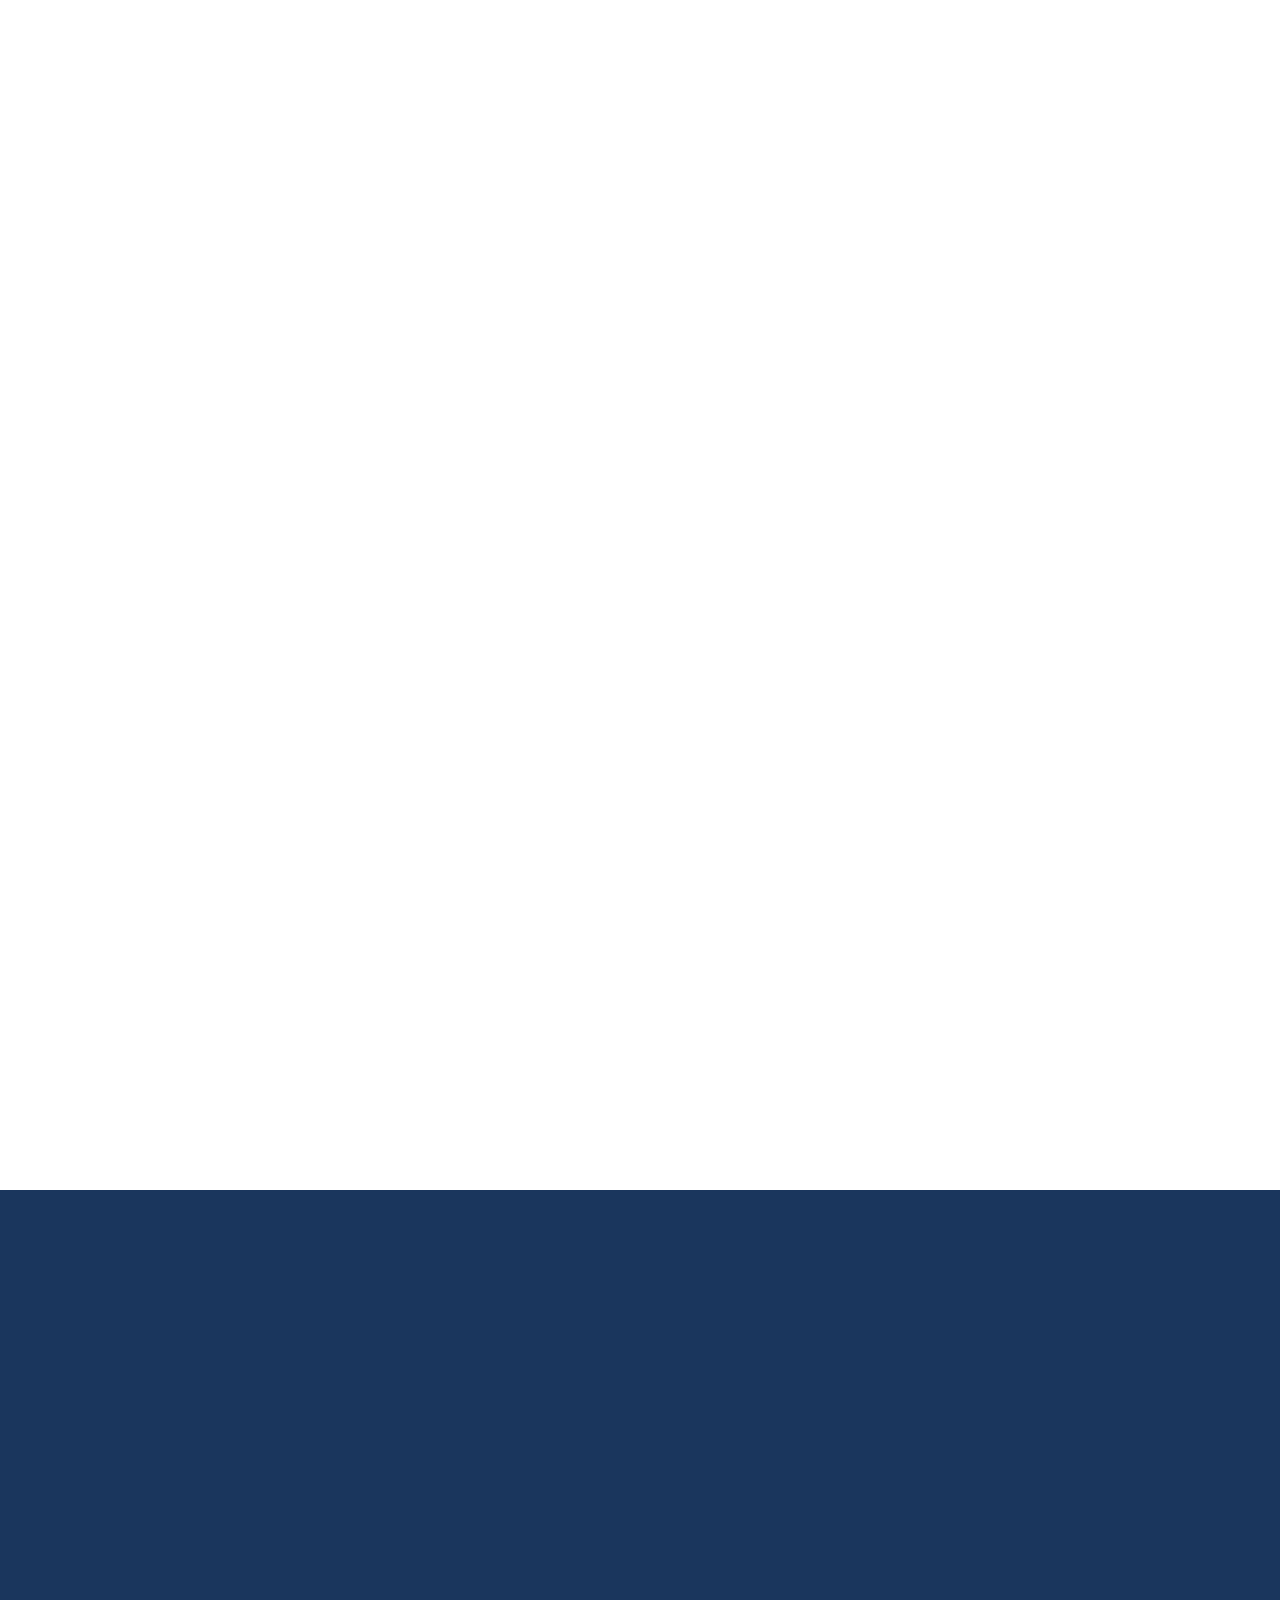
==== commit ee3945cd: "fixed both merge conflicts" ====
--- a/index.html
+++ b/index.html
@@ -119,10 +119,10 @@
   <section id="services" class="section">
     <div class="container">
       <div class="services__header">
-        <div class="label">Service Our Care Services</div>
+        <div class="label">Our Care Services</div>
         <h2 class="heading">How We Help You</h2>
         <p class="subtitle">
-From 24/7 helpline triage to medication reminders and emotional support, our certified nurses are ready to guide you through any health situation.
+          From 24/7 helpline triage to medication reminders and emotional support, our certified nurses are ready to guide you through any health situation.
         </p>
       </div>
 
@@ -367,4 +367,4 @@
   </script>
 
 </body>
-</html>+</html>
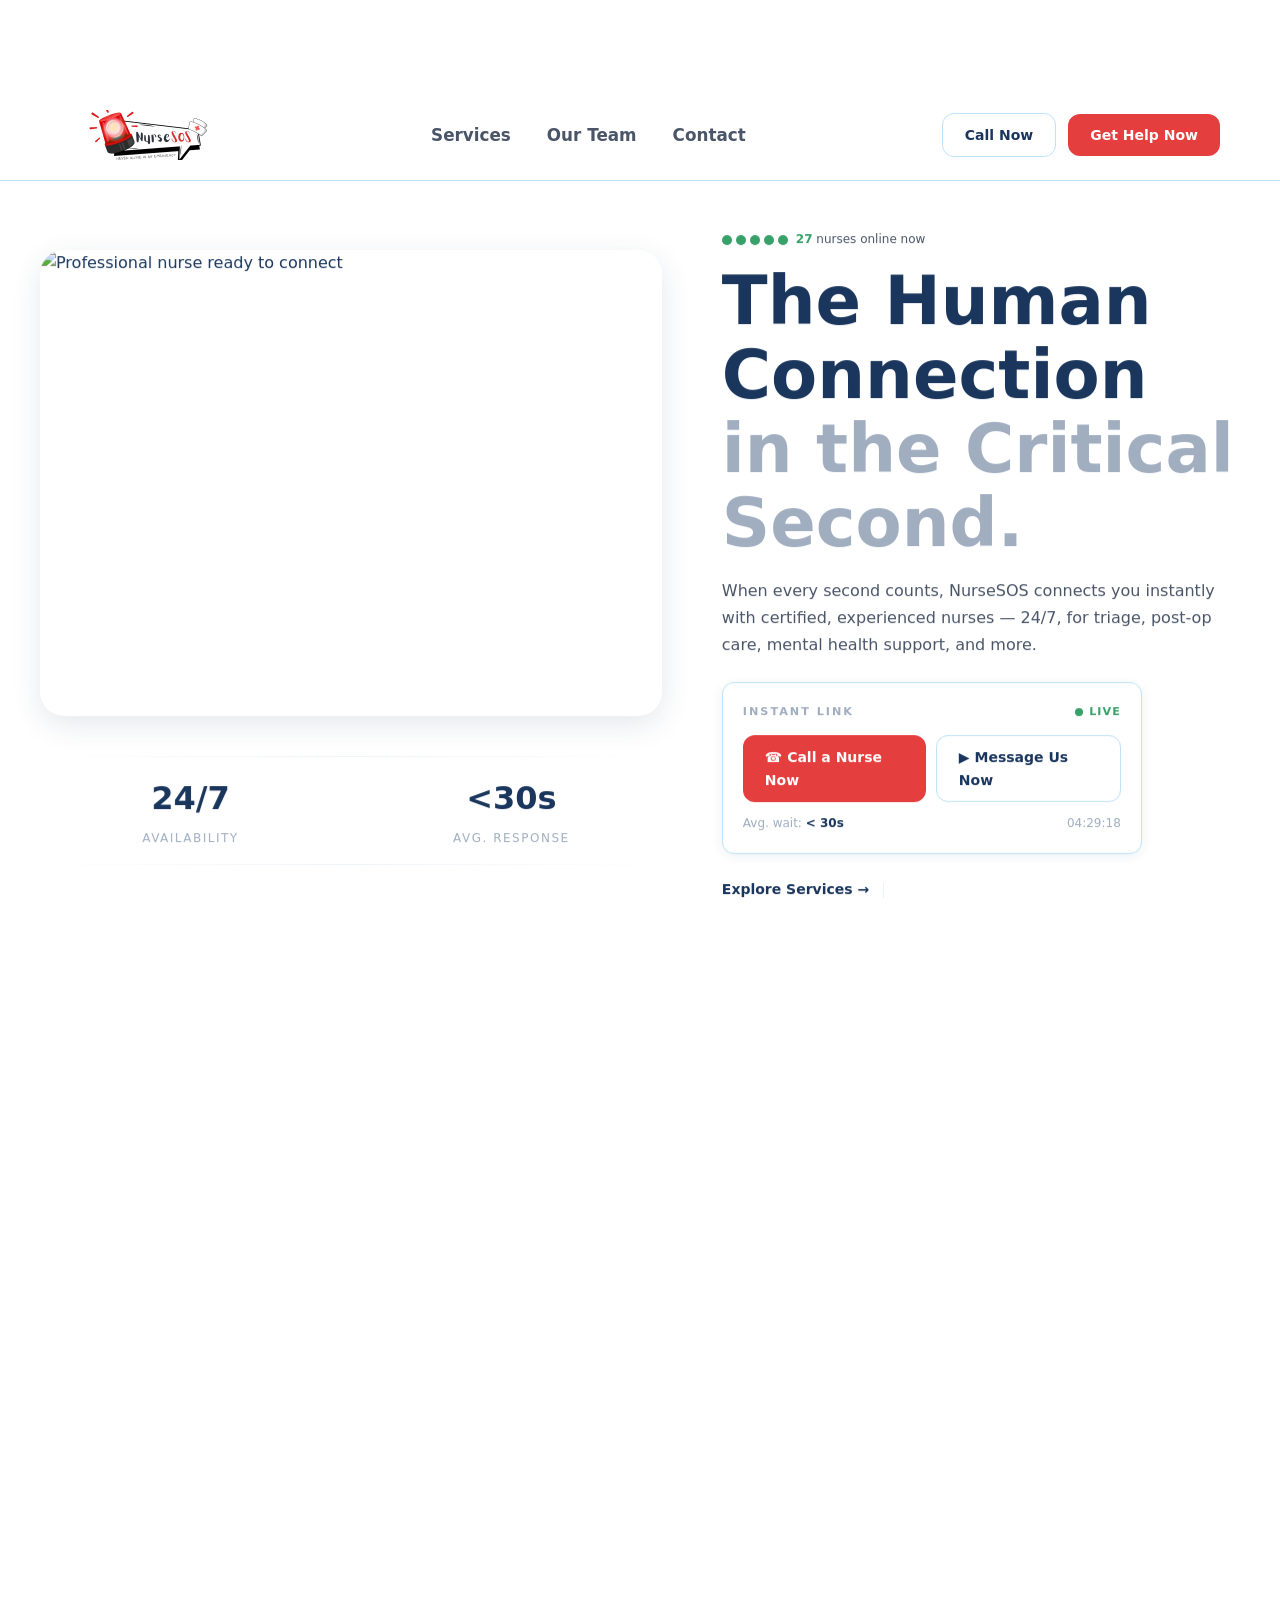
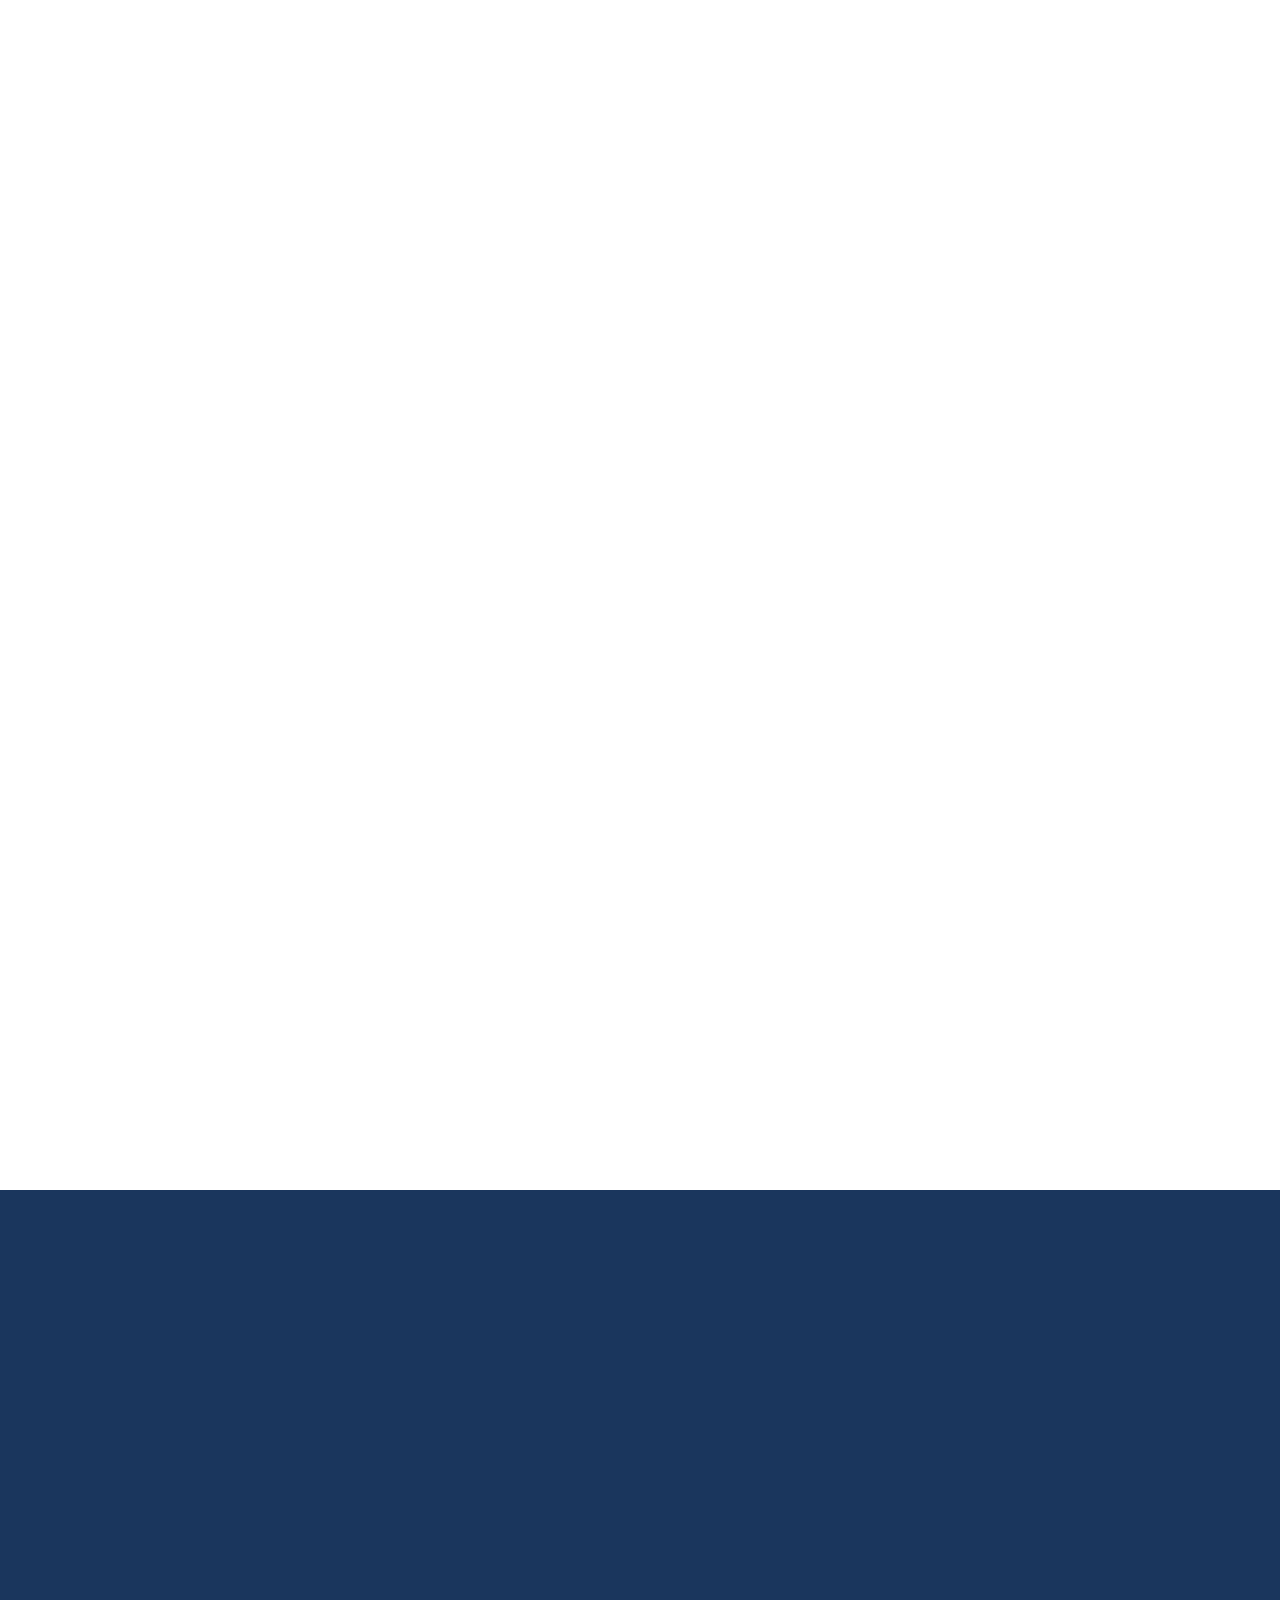
==== commit a2c61ee7: "imgs added" ====
--- a/index.html
+++ b/index.html
@@ -310,12 +310,12 @@
 
     /* ===== 5. RENDER TEAM CARDS ===== */
     var team = [
-      { name: 'Caviara, Lovely Faith', role: 'Operations & Strategy Officer',
-        img: 'https://media.base44.com/images/public/6a32857bc10e59598d8ba3c6/866dfc911_generated_0e540c6d.png' },
-      { name: 'Cagas Reynan Jr.', role: 'Service Delivery & Quality Assurance Officer',
-        img: 'https://media.base44.com/images/public/6a32857bc10e59598d8ba3c6/ef6f02855_generated_a2d9a488.png' },
+      { name: 'Cabiara, Lovely Faith', role: 'Operations & Strategy Officer',
+        img: 'imgs/Lovely.png' },
+      { name: 'Cagas, Reynan Jr.', role: 'Service Delivery & Quality Assurance Officer',
+        img: 'imgs/Reynan.jpeg' },
       { name: 'Ceballos, Leah Mae', role: 'Finance & Administration Officer',
-        img: 'https://media.base44.com/images/public/6a32857bc10e59598d8ba3c6/18724d9e3_generated_fbdb53f3.png' }
+        img: 'imgs/Leah.jpeg' }
     ];
 
     var teamHTML = '';
